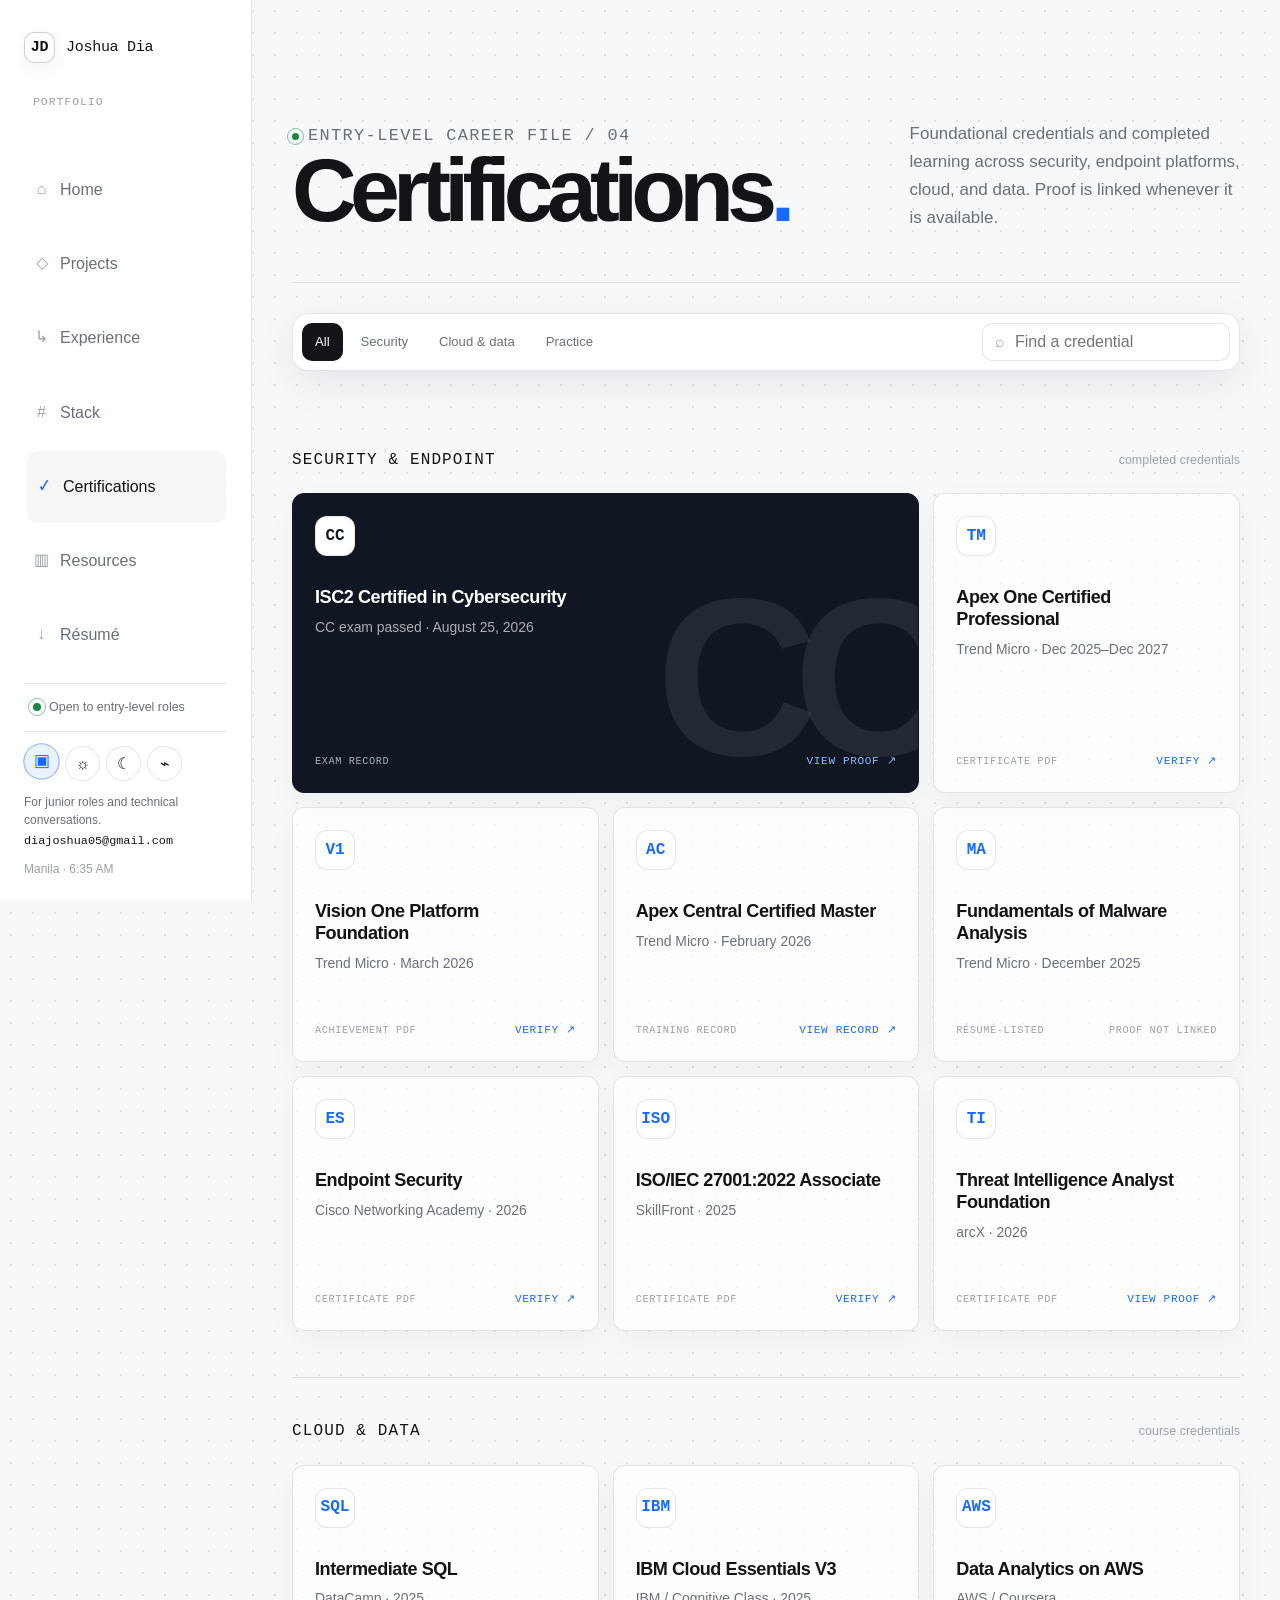
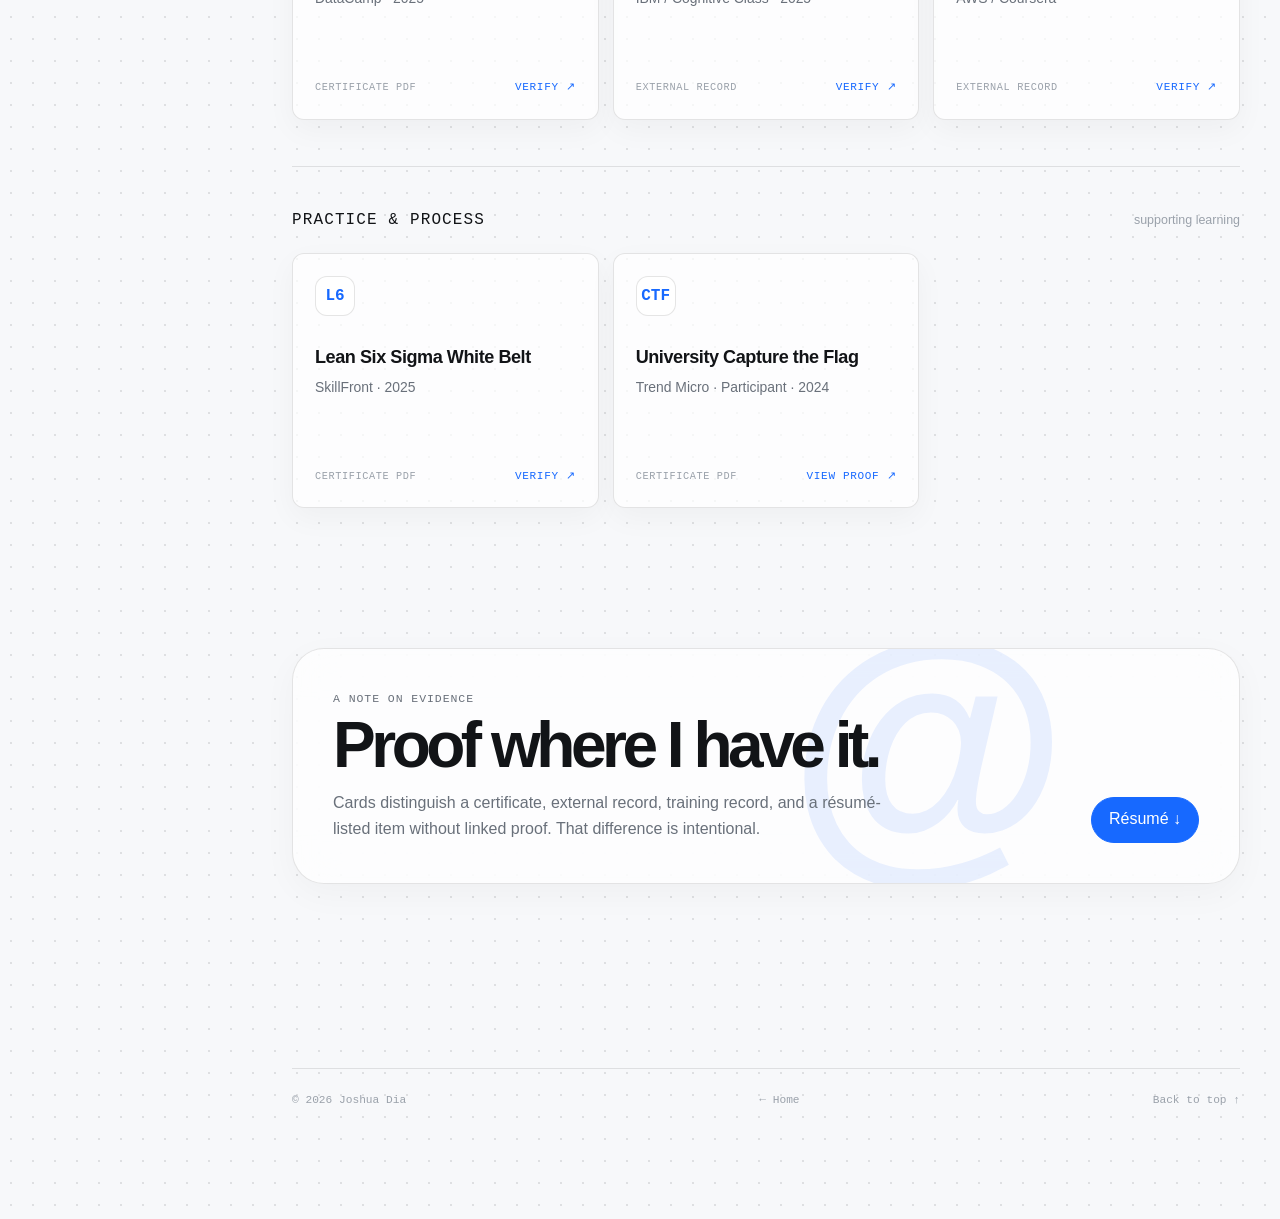
==== certifications.html @ a9e833ad "Initial commit" ====
<!doctype html>
<html lang="en">
<head>
  <meta charset="utf-8">
  <meta name="viewport" content="width=device-width, initial-scale=1">
  <meta name="description" content="Joshua Dia’s cybersecurity, endpoint, cloud, data, and practice credentials with available proof links.">
  <meta name="theme-color" content="#f7f8fa">
  <title>Certifications — Joshua Dia</title>
  <link rel="icon" type="image/svg+xml" href="favicon.svg">
  <link rel="apple-touch-icon" href="apple-touch-icon.png">
  <script>try{const m=localStorage.getItem('jd-theme-mode')||'system';if(m==='dark'||(m==='system'&&matchMedia('(prefers-color-scheme: dark)').matches))document.documentElement.dataset.theme='dark'}catch(e){}</script>
  <link rel="stylesheet" href="styles.css?v=20260904.3">
  <script src="app.js?v=20260904.3" defer></script>
</head>
<body data-page="certifications">
  <a class="skip-link" href="#content">Skip to content</a>
  <div class="page-progress" aria-hidden="true"><span data-page-progress></span></div>
  <div class="pointer-aura" aria-hidden="true"></div>
  <site-rail page="certifications"></site-rail>

  <main class="site-main" id="content">
    <div class="page-shell">
      <header class="page-heading reveal">
        <div><p class="eyebrow"><span class="status-dot" aria-hidden="true"></span>Entry-level career file / 04</p><h1>Certifications<span class="page-title-mark">.</span></h1></div>
        <p>Foundational credentials and completed learning across security, endpoint platforms, cloud, and data. Proof is linked whenever it is available.</p>
      </header>

      <div class="page-toolbar reveal" aria-label="Certification controls">
        <div class="filter-group" role="group" aria-label="Filter certifications">
          <button class="filter-button is-active" type="button" data-cert-filter="all">All</button>
          <button class="filter-button" type="button" data-cert-filter="security">Security</button>
          <button class="filter-button" type="button" data-cert-filter="data">Cloud &amp; data</button>
          <button class="filter-button" type="button" data-cert-filter="practice">Practice</button>
        </div>
        <label class="search-box"><span aria-hidden="true">⌕</span><span class="sr-only">Search certifications</span><input type="search" data-cert-search placeholder="Find a credential" autocomplete="off"></label>
      </div>

      <section class="cert-group" data-cert-group aria-labelledby="security-group">
        <div class="cert-group-title reveal"><h2 id="security-group">Security &amp; endpoint</h2><span>completed credentials</span></div>
        <div class="cert-grid">
          <article class="cert-card featured reveal" id="isc2-cc" data-cert-card data-category="security" data-search="isc2 certified in cybersecurity cc exam passed august 2026 security">
            <span class="credential-logo">CC</span>
            <h3>ISC2 Certified in Cybersecurity</h3>
            <p>CC exam passed · August 25, 2026</p>
            <footer><span class="proof-state">Exam record</span><button type="button" data-open-proof>View proof ↗</button></footer>
          </article>

          <article class="cert-card reveal" data-cert-card data-category="security" data-search="apex one certified professional trend micro endpoint 2025 2027">
            <span class="credential-logo">TM</span><h3>Apex One Certified Professional</h3><p>Trend Micro · Dec 2025–Dec 2027</p>
            <footer><span class="proof-state">Certificate PDF</span><a href="assets/certificates/apex-one-certified-professional.pdf" target="_blank" rel="noopener">Verify ↗</a></footer>
          </article>

          <article class="cert-card reveal" data-cert-card data-category="security" data-search="vision one platform foundation trend micro xdr security 2026">
            <span class="credential-logo">V1</span><h3>Vision One Platform Foundation</h3><p>Trend Micro · March 2026</p>
            <footer><span class="proof-state">Achievement PDF</span><a href="assets/certificates/vision-one-platform-foundation.pdf" target="_blank" rel="noopener">Verify ↗</a></footer>
          </article>

          <article class="cert-card reveal" data-cert-card data-category="security" data-search="apex central certified master trend micro 2026 training">
            <span class="credential-logo">AC</span><h3>Apex Central Certified Master</h3><p>Trend Micro · February 2026</p>
            <footer><span class="proof-state">Training record</span><a href="assets/certificates/apex-central-training-record.pdf" target="_blank" rel="noopener">View record ↗</a></footer>
          </article>

          <article class="cert-card reveal" data-cert-card data-category="security" data-search="fundamentals malware analysis trend micro december 2025">
            <span class="credential-logo">MA</span><h3>Fundamentals of Malware Analysis</h3><p>Trend Micro · December 2025</p>
            <footer><span class="proof-state">Résumé-listed</span><span class="proof-state">Proof not linked</span></footer>
          </article>

          <article class="cert-card reveal" data-cert-card data-category="security" data-search="endpoint security cisco networking academy 2026">
            <span class="credential-logo">ES</span><h3>Endpoint Security</h3><p>Cisco Networking Academy · 2026</p>
            <footer><span class="proof-state">Certificate PDF</span><a href="assets/certificates/endpoint-security-cisco.pdf" target="_blank" rel="noopener">Verify ↗</a></footer>
          </article>

          <article class="cert-card reveal" data-cert-card data-category="security" data-search="iso iec 27001 2022 information security associate skillfront 2025">
            <span class="credential-logo">ISO</span><h3>ISO/IEC 27001:2022 Associate</h3><p>SkillFront · 2025</p>
            <footer><span class="proof-state">Certificate PDF</span><a href="assets/certificates/iso-27001-associate-skillfront.pdf" target="_blank" rel="noopener">Verify ↗</a></footer>
          </article>

          <article class="cert-card reveal" data-cert-card data-category="security" data-search="threat intelligence analyst foundation arcx 2026">
            <span class="credential-logo">TI</span><h3>Threat Intelligence Analyst Foundation</h3><p>arcX · 2026</p>
            <footer><span class="proof-state">Certificate PDF</span><a href="assets/certificates/threat-intelligence-analyst-foundation.pdf" target="_blank" rel="noopener">View proof ↗</a></footer>
          </article>
        </div>
      </section>

      <section class="cert-group" data-cert-group aria-labelledby="data-group">
        <div class="cert-group-title reveal"><h2 id="data-group">Cloud &amp; data</h2><span>course credentials</span></div>
        <div class="cert-grid">
          <article class="cert-card reveal" data-cert-card data-category="data" data-search="intermediate sql datacamp data 2025">
            <span class="credential-logo">SQL</span><h3>Intermediate SQL</h3><p>DataCamp · 2025</p>
            <footer><span class="proof-state">Certificate PDF</span><a href="assets/certificates/intermediate-sql-datacamp.pdf" target="_blank" rel="noopener">Verify ↗</a></footer>
          </article>

          <article class="cert-card reveal" data-cert-card data-category="data" data-search="ibm cloud essentials v3 cognitive class 2025">
            <span class="credential-logo">IBM</span><h3>IBM Cloud Essentials V3</h3><p>IBM / Cognitive Class · 2025</p>
            <footer><span class="proof-state">External record</span><a href="https://courses.cognitiveclass.ai/certificates/8cbb07f6b1794ca5b2fe99677e1b2f5f" target="_blank" rel="noopener">Verify ↗</a></footer>
          </article>

          <article class="cert-card reveal" data-cert-card data-category="data" data-search="data analytics on aws coursera cloud">
            <span class="credential-logo">AWS</span><h3>Data Analytics on AWS</h3><p>AWS / Coursera</p>
            <footer><span class="proof-state">External record</span><a href="https://coursera.org/verify/SVXM97I0PYIB" target="_blank" rel="noopener">Verify ↗</a></footer>
          </article>
        </div>
      </section>

      <section class="cert-group" data-cert-group aria-labelledby="practice-group">
        <div class="cert-group-title reveal"><h2 id="practice-group">Practice &amp; process</h2><span>supporting learning</span></div>
        <div class="cert-grid">
          <article class="cert-card reveal" data-cert-card data-category="practice" data-search="lean six sigma white belt skillfront 2025 process">
            <span class="credential-logo">L6</span><h3>Lean Six Sigma White Belt</h3><p>SkillFront · 2025</p>
            <footer><span class="proof-state">Certificate PDF</span><a href="assets/certificates/lean-six-sigma-white-belt.pdf" target="_blank" rel="noopener">Verify ↗</a></footer>
          </article>

          <article class="cert-card reveal" data-cert-card data-category="practice" data-search="trend micro university capture the flag ctf 2024 participant">
            <span class="credential-logo">CTF</span><h3>University Capture the Flag</h3><p>Trend Micro · Participant · 2024</p>
            <footer><span class="proof-state">Certificate PDF</span><a href="assets/certificates/trend-micro-university-ctf.pdf" target="_blank" rel="noopener">View proof ↗</a></footer>
          </article>
        </div>
      </section>

      <p class="empty-results" data-cert-empty hidden>No matching credential. Try a broader term or another category.</p>

      <section class="section-block" aria-labelledby="credential-note">
        <div class="contact-panel reveal">
          <div><p class="small-label">A note on evidence</p><h2 id="credential-note">Proof where I have it.</h2><p>Cards distinguish a certificate, external record, training record, and a résumé-listed item without linked proof. That difference is intentional.</p></div>
          <a class="button button-primary" href="assets/resume/RESUME_JD_SEPT_2026.pdf" download="RESUME_JD_SEPT_2026.pdf">Résumé ↓</a>
        </div>
      </section>

      <footer class="site-footer"><span>© <span data-year></span> Joshua Dia</span><a href="index.html">← Home</a><a href="#content">Back to top ↑</a></footer>
    </div>
  </main>

  <dialog id="proof-dialog" aria-labelledby="proof-title">
    <div class="dialog-body">
      <div class="dialog-top"><p class="small-label">ISC2 / examination record</p><button class="dialog-close" type="button" data-close-dialog aria-label="Close">×</button></div>
      <h2 class="dialog-heading" id="proof-title">Certified in Cybersecurity (CC)</h2>
      <p class="dialog-copy">Joshua passed the CC exam on August 25, 2026. The image below is the available supporting examination record.</p>
      <img class="proof-image" src="assets/proofs/isc2-cc-exam-pass.png" alt="ISC2 course and exam record showing CC Exam passed on August 25, 2026" width="1029" height="297">
    </div>
  </dialog>
</body>
</html>
---- styles.css ----
:root {
  color-scheme: light;
  --paper: #f7f8fa;
  --paper-solid: #ffffff;
  --ink: #121417;
  --muted: #69707a;
  --faint: #9aa1aa;
  --line: rgba(18, 20, 23, 0.11);
  --line-strong: rgba(18, 20, 23, 0.2);
  --glass: rgba(255, 255, 255, 0.7);
  --glass-heavy: rgba(255, 255, 255, 0.9);
  --soft: rgba(18, 20, 23, 0.035);
  --accent: #1769ff;
  --accent-soft: rgba(23, 105, 255, 0.09);
  --good: #168649;
  --shadow: 0 22px 70px rgba(15, 18, 22, 0.09);
  --rail: 252px;
  --content: 980px;
  --radius-sm: 12px;
  --radius: 22px;
  --radius-lg: 32px;
  --ease: cubic-bezier(.2, .8, .2, 1);
  --theme-x: 32px;
  --theme-y: calc(100vh - 100px);
}

html[data-theme="dark"] {
  color-scheme: dark;
  --paper: #090b0e;
  --paper-solid: #0e1115;
  --ink: #f4f6f8;
  --muted: #9da5af;
  --faint: #6c747f;
  --line: rgba(255, 255, 255, 0.1);
  --line-strong: rgba(255, 255, 255, 0.19);
  --glass: rgba(14, 17, 21, 0.72);
  --glass-heavy: rgba(14, 17, 21, 0.92);
  --soft: rgba(255, 255, 255, 0.045);
  --accent: #66a3ff;
  --accent-soft: rgba(102, 163, 255, 0.12);
  --good: #5dd78f;
  --shadow: 0 24px 80px rgba(0, 0, 0, 0.42);
}

@view-transition { navigation: auto; }

::view-transition-old(root) {
  animation: page-out 180ms ease both;
}

::view-transition-new(root) {
  animation: page-in 420ms var(--ease) both;
}

html.theme-transitioning::view-transition-old(root),
html.theme-transitioning::view-transition-new(root) {
  animation: none;
  mix-blend-mode: normal;
}

html.theme-transitioning::view-transition-new(root) {
  z-index: 9999;
  animation: theme-reveal 680ms var(--ease) both;
}

@keyframes page-out {
  to { opacity: 0; transform: translateY(-8px) scale(.995); }
}

@keyframes page-in {
  from { opacity: 0; transform: translateY(12px); }
}

@keyframes theme-reveal {
  from { clip-path: circle(0 at var(--theme-x) var(--theme-y)); }
  to { clip-path: circle(150vmax at var(--theme-x) var(--theme-y)); }
}

* { box-sizing: border-box; }

site-rail { display: contents; }

html {
  scroll-behavior: smooth;
  background: var(--paper);
  text-rendering: optimizeLegibility;
}

body {
  margin: 0;
  min-width: 320px;
  background:
    radial-gradient(circle, var(--line) 1px, transparent 1.2px) 0 0 / 22px 22px,
    var(--paper);
  color: var(--ink);
  font-family: -apple-system, BlinkMacSystemFont, "Segoe UI", Helvetica, Arial, sans-serif;
  font-size: 16px;
  line-height: 1.65;
  transition: color 250ms ease, background-color 250ms ease;
}

body::before {
  content: "";
  position: fixed;
  inset: 0;
  z-index: -1;
  pointer-events: none;
  background: var(--paper);
  mask-image: linear-gradient(to bottom, transparent 0, #000 10%, #000 88%, transparent 100%);
  opacity: .9;
}

body.is-locked { overflow: hidden; }

a { color: inherit; text-decoration: none; }
button, input { font: inherit; }
button { color: inherit; }
img { display: block; max-width: 100%; }
::selection { color: white; background: var(--accent); }

.skip-link {
  position: fixed;
  left: 16px;
  top: 12px;
  z-index: 10000;
  padding: 10px 14px;
  border-radius: 10px;
  background: var(--ink);
  color: var(--paper);
  transform: translateY(-150%);
  transition: transform 180ms ease;
}

.skip-link:focus { transform: translateY(0); }

.page-progress {
  position: fixed;
  inset: 0 0 auto var(--rail);
  z-index: 1200;
  height: 2px;
  background: transparent;
  pointer-events: none;
}

.page-progress span {
  display: block;
  width: 100%;
  height: 100%;
  transform: scaleX(0);
  transform-origin: left;
  background: var(--accent);
  transition: transform 80ms linear;
}

.pointer-aura {
  --x: 50vw;
  --y: 50vh;
  position: fixed;
  z-index: 9000;
  left: var(--x);
  top: var(--y);
  width: 120px;
  height: 120px;
  border-radius: 50%;
  pointer-events: none;
  transform: translate(-50%, -50%);
  background: rgba(23, 105, 255, .08);
  filter: blur(28px);
  opacity: 0;
  transition: opacity 240ms ease;
}

body.has-pointer .pointer-aura { opacity: 1; }

.site-rail {
  position: fixed;
  inset: 0 auto 0 0;
  z-index: 1000;
  width: var(--rail);
  display: flex;
  flex-direction: column;
  padding: 28px 24px 22px;
  border-right: 1px solid var(--line);
  background: var(--glass-heavy);
  backdrop-filter: blur(28px) saturate(135%);
  -webkit-backdrop-filter: blur(28px) saturate(135%);
}

.rail-brand {
  display: flex;
  align-items: center;
  gap: 11px;
  min-height: 38px;
  margin-bottom: 26px;
  font-family: ui-monospace, SFMono-Regular, Menlo, Monaco, Consolas, monospace;
  font-size: .94rem;
  letter-spacing: -.02em;
}

.rail-brand-mark {
  display: grid;
  place-items: center;
  width: 31px;
  height: 31px;
  border: 1px solid var(--line-strong);
  border-radius: 10px;
  background: var(--paper-solid);
  box-shadow: 0 7px 18px rgba(0, 0, 0, .05);
  font-weight: 700;
  transition: transform 350ms var(--ease), border-radius 350ms var(--ease);
}

.rail-brand:hover .rail-brand-mark {
  transform: rotate(-7deg) scale(1.06);
  border-radius: 50%;
}

.rail-nav {
  display: grid;
  flex: 1;
  min-height: 0;
  gap: 11px;
  padding-right: 4px;
  overflow-y: auto;
  overscroll-behavior: contain;
  scrollbar-width: thin;
  scrollbar-color: var(--line-strong) transparent;
}

.rail-group {
  display: grid;
  gap: 2px;
  padding-bottom: 11px;
  border-bottom: 1px solid var(--line);
}

.rail-group:last-child { border-bottom: 0; }

.rail-group-label,
.mono-label,
.eyebrow,
.section-index,
.small-label,
.meta,
.tag,
.credential-kicker,
.note-date,
.timeline-date,
.stat-label {
  font-family: ui-monospace, SFMono-Regular, Menlo, Monaco, Consolas, monospace;
  text-transform: uppercase;
  letter-spacing: .08em;
  font-size: .72rem;
}

.rail-group-label {
  margin: 0 0 7px 9px;
  color: var(--faint);
}

.rail-link {
  position: relative;
  display: flex;
  align-items: center;
  gap: 10px;
  width: 100%;
  min-height: 36px;
  padding: 6px 9px;
  border: 0;
  border-radius: 10px;
  background: transparent;
  color: var(--muted);
  text-align: left;
  cursor: pointer;
  transition: color 180ms ease, background 180ms ease, transform 280ms var(--ease);
}

.rail-link:hover,
.rail-link[aria-current="page"] {
  color: var(--ink);
  background: var(--soft);
  transform: translateX(3px);
}

.rail-link[aria-current="page"]::before {
  content: "";
  position: absolute;
  left: -24px;
  width: 3px;
  height: 18px;
  border-radius: 0 6px 6px 0;
  background: var(--accent);
  box-shadow: 0 0 16px var(--accent);
}

.rail-icon {
  width: 17px;
  color: var(--faint);
  font-family: ui-monospace, SFMono-Regular, Menlo, monospace;
  text-align: center;
  transition: transform 250ms var(--ease), color 180ms ease;
}

.rail-link:hover .rail-icon,
.rail-link[aria-current="page"] .rail-icon {
  color: var(--accent);
  transform: rotate(-6deg) scale(1.08);
}

.rail-spacer { display: none; }

.rail-status {
  padding: 13px 9px 14px;
  border-top: 1px solid var(--line);
  border-bottom: 1px solid var(--line);
}

.availability-line {
  display: flex;
  align-items: center;
  gap: 8px;
  margin: 0;
  color: var(--muted);
  font-size: .78rem;
}

.status-dot {
  position: relative;
  width: 8px;
  height: 8px;
  flex: 0 0 auto;
  border-radius: 50%;
  background: var(--good);
}

.status-dot::after {
  content: "";
  position: absolute;
  inset: -5px;
  border: 1px solid var(--good);
  border-radius: inherit;
  opacity: .5;
  animation: status-pulse 2.3s ease-out infinite;
}

@keyframes status-pulse {
  70%, 100% { transform: scale(1.8); opacity: 0; }
}

.rail-utility-row {
  display: flex;
  gap: 6px;
  padding: 14px 0 12px;
}

.utility-button {
  display: grid;
  width: 35px;
  height: 35px;
  place-items: center;
  border: 1px solid var(--line);
  border-radius: 999px;
  background: var(--glass);
  cursor: pointer;
  transition: transform 220ms var(--ease), background 180ms ease, color 180ms ease, border-color 180ms ease;
}

.utility-button:hover,
.utility-button.is-active {
  color: var(--accent);
  border-color: color-mix(in srgb, var(--accent), transparent 55%);
  background: var(--accent-soft);
  transform: translateY(-2px) scale(1.04);
}

.rail-contact {
  display: grid;
  gap: 4px;
  color: var(--muted);
  font-size: .75rem;
  line-height: 1.5;
}

.rail-contact a {
  color: var(--ink);
  font-family: ui-monospace, SFMono-Regular, Menlo, monospace;
  font-size: .74rem;
  overflow: hidden;
  text-overflow: ellipsis;
}

.rail-clock { margin-top: 5px; color: var(--faint); }

.mobile-bar,
.mobile-scrim { display: none; }

.site-main {
  min-height: 100vh;
  margin-left: var(--rail);
  opacity: 0;
  transform: translateY(8px);
  transition: opacity 480ms ease, transform 700ms var(--ease);
}

body.is-ready .site-main { opacity: 1; transform: none; }

.page-shell {
  width: min(var(--content), calc(100% - 80px));
  margin: 0 auto;
  padding: 74px 0 110px;
}

.hero {
  min-height: 690px;
  display: grid;
  grid-template-columns: minmax(280px, .86fr) minmax(360px, 1.14fr);
  align-items: center;
  gap: 42px;
  padding: 54px 0 68px;
}

.portrait-stage {
  position: relative;
  min-height: 450px;
  display: grid;
  align-items: end;
  overflow: hidden;
  border: 1px solid var(--line);
  border-radius: var(--radius-lg);
  background: var(--paper-solid);
  box-shadow: var(--shadow);
  isolation: isolate;
  transform-style: preserve-3d;
}

.portrait-stage::before {
  content: "";
  position: absolute;
  inset: 0;
  z-index: 1;
  pointer-events: none;
  background: radial-gradient(circle, rgba(18,20,23,.22) 1px, transparent 1.2px) 0 0 / 7px 7px;
  mix-blend-mode: soft-light;
  opacity: .36;
}

.portrait-stage::after {
  content: "JD / 2026";
  position: absolute;
  right: 18px;
  bottom: 15px;
  z-index: 3;
  color: rgba(255,255,255,.82);
  font-family: ui-monospace, SFMono-Regular, Menlo, monospace;
  font-size: .67rem;
  letter-spacing: .1em;
}

.portrait-stage img {
  width: 100%;
  height: 100%;
  min-height: 450px;
  object-fit: cover;
  object-position: 50% 28%;
  filter: grayscale(1) contrast(1.08);
  transition: filter 500ms ease, transform 750ms var(--ease);
}

.portrait-stage:hover img { filter: grayscale(.15) contrast(1.02); transform: scale(1.025); }

.portrait-badge {
  position: absolute;
  z-index: 4;
  left: 16px;
  top: 16px;
  display: flex;
  align-items: center;
  gap: 8px;
  padding: 8px 12px;
  border: 1px solid rgba(255,255,255,.35);
  border-radius: 999px;
  background: rgba(14, 17, 21, .7);
  color: white;
  backdrop-filter: blur(12px);
  font-family: ui-monospace, SFMono-Regular, Menlo, monospace;
  font-size: .68rem;
  letter-spacing: .05em;
}

.hero-copy { align-self: center; }

.eyebrow {
  display: flex;
  align-items: center;
  gap: 9px;
  margin: 0 0 22px;
  color: var(--muted);
}

.eyebrow .status-dot { width: 7px; height: 7px; }

.hero h1,
.page-heading h1 {
  margin: 0;
  font-size: clamp(3.8rem, 7vw, 6.8rem);
  font-weight: 560;
  line-height: .91;
  letter-spacing: -.075em;
}

.hero h1 em {
  color: var(--accent);
  font-family: Georgia, "Times New Roman", serif;
  font-weight: 400;
}

.hero-intro {
  max-width: 620px;
  margin: 28px 0 0;
  color: var(--muted);
  font-size: clamp(1.02rem, 1.45vw, 1.24rem);
  line-height: 1.72;
}

.hero-intro strong { color: var(--ink); font-weight: 620; }

.hero-actions,
.card-actions,
.contact-actions {
  display: flex;
  flex-wrap: wrap;
  align-items: center;
  gap: 10px;
  margin-top: 30px;
}

.button,
.text-button {
  position: relative;
  display: inline-flex;
  align-items: center;
  justify-content: center;
  gap: 10px;
  min-height: 46px;
  padding: 0 17px;
  border: 1px solid var(--line-strong);
  border-radius: 999px;
  background: var(--glass);
  color: var(--ink);
  overflow: hidden;
  cursor: pointer;
  backdrop-filter: blur(16px);
  transition: transform 280ms var(--ease), border-color 180ms ease, color 180ms ease, background 180ms ease, box-shadow 280ms ease;
}

.button::after {
  content: "";
  position: absolute;
  width: 16px;
  height: 100px;
  top: -28px;
  left: -45px;
  transform: rotate(22deg);
  background: rgba(255,255,255,.5);
  filter: blur(2px);
  transition: left 560ms var(--ease);
}

.button:hover::after { left: calc(100% + 25px); }

.button:hover,
.text-button:hover {
  transform: translateY(-3px);
  border-color: color-mix(in srgb, var(--accent), transparent 45%);
  box-shadow: 0 12px 30px rgba(23, 105, 255, .14);
}

.button-primary {
  border-color: var(--accent);
  background: var(--accent);
  color: white;
}

.button-primary:hover { border-color: var(--accent); color: white; }

.button-quiet { background: transparent; }

.text-button {
  min-height: auto;
  padding: 0;
  border: 0;
  border-radius: 0;
  background: transparent;
  color: var(--accent);
  backdrop-filter: none;
}

.hero-links {
  display: flex;
  flex-wrap: wrap;
  gap: 18px;
  margin-top: 25px;
  color: var(--muted);
  font-family: ui-monospace, SFMono-Regular, Menlo, monospace;
  font-size: .76rem;
}

.hero-links a { transition: color 180ms ease, transform 240ms var(--ease); }
.hero-links a:hover { color: var(--accent); transform: translateY(-2px); }

.stat-strip {
  grid-column: 1 / -1;
  display: grid;
  grid-template-columns: repeat(4, 1fr);
  margin-top: 7px;
  border-top: 1px solid var(--line);
  border-bottom: 1px solid var(--line);
  background: var(--glass);
  backdrop-filter: blur(16px);
}

.stat {
  min-height: 122px;
  display: grid;
  align-content: center;
  gap: 5px;
  padding: 20px 25px;
  border-right: 1px solid var(--line);
  transition: background 220ms ease, transform 300ms var(--ease);
}

.stat:last-child { border-right: 0; }
.stat:hover { background: var(--accent-soft); transform: translateY(-4px); }
.stat strong { font-size: 1.35rem; font-weight: 560; letter-spacing: -.04em; }
.stat-label { color: var(--faint); }

.ticker {
  position: relative;
  width: 100%;
  overflow: hidden;
  border-top: 1px solid var(--line);
  border-bottom: 1px solid var(--line);
  background: var(--paper-solid);
}

.ticker-track {
  display: flex;
  width: max-content;
  gap: 34px;
  padding: 14px 0;
  animation: ticker 28s linear infinite;
  font-family: ui-monospace, SFMono-Regular, Menlo, monospace;
  font-size: .73rem;
  text-transform: uppercase;
  letter-spacing: .09em;
}

.ticker-track span::after { content: "✦"; margin-left: 34px; color: var(--accent); }
.ticker:hover .ticker-track { animation-play-state: paused; }

@keyframes ticker { to { transform: translateX(-50%); } }

.section-block { padding: 94px 0; }

.section-topline {
  display: flex;
  align-items: center;
  justify-content: space-between;
  gap: 18px;
  min-height: 45px;
  padding-bottom: 15px;
  border-bottom: 1px solid var(--line);
}

.section-index { color: var(--faint); }
.section-link { color: var(--muted); font-family: ui-monospace, SFMono-Regular, Menlo, monospace; font-size: .72rem; text-transform: uppercase; letter-spacing: .06em; }
.section-link:hover { color: var(--accent); }

.section-intro {
  display: grid;
  grid-template-columns: 1fr minmax(280px, .62fr);
  gap: 48px;
  align-items: end;
  margin: 38px 0 36px;
}

.section-intro h2,
.panel-heading,
.dialog-heading {
  margin: 0;
  font-size: clamp(2rem, 4vw, 3.5rem);
  font-weight: 560;
  line-height: 1.04;
  letter-spacing: -.055em;
}

.section-intro p { margin: 0; color: var(--muted); }

.row-list { border-top: 1px solid var(--line); }

.row-link {
  position: relative;
  display: grid;
  grid-template-columns: 110px 1fr auto;
  gap: 24px;
  align-items: center;
  min-height: 88px;
  padding: 18px 4px;
  border-bottom: 1px solid var(--line);
  overflow: hidden;
}

.row-link::before {
  content: "";
  position: absolute;
  inset: 0;
  z-index: -1;
  background: var(--accent-soft);
  transform: translateX(-101%);
  transition: transform 430ms var(--ease);
}

.row-link:hover::before { transform: translateX(0); }
.row-link .meta { color: var(--faint); }
.row-link h3 { margin: 0; font-size: 1rem; font-weight: 610; letter-spacing: -.015em; }
.row-link p { margin: 4px 0 0; color: var(--muted); font-size: .88rem; white-space: nowrap; overflow: hidden; text-overflow: ellipsis; }
.row-link .arrow { color: var(--faint); transition: transform 300ms var(--ease), color 180ms ease; }
.row-link:hover .arrow { color: var(--accent); transform: translate(4px, -3px); }

.project-preview-grid,
.credential-preview-grid,
.fact-grid {
  display: grid;
  grid-template-columns: repeat(3, 1fr);
  gap: 14px;
}

.glass-card,
.project-card,
.credential-card,
.fact-card,
.stack-group,
.contact-panel,
.note-card,
.timeline-card,
.case-card {
  border: 1px solid var(--line);
  background: var(--glass);
  backdrop-filter: blur(20px) saturate(125%);
  -webkit-backdrop-filter: blur(20px) saturate(125%);
  box-shadow: 0 10px 35px rgba(15, 18, 22, .035);
}

.tilt { transform: perspective(900px) rotateX(var(--rx, 0deg)) rotateY(var(--ry, 0deg)) translateY(var(--lift, 0)); transform-style: preserve-3d; transition: transform 360ms var(--ease), box-shadow 300ms ease, border-color 200ms ease; }
.tilt:hover { --lift: -6px; border-color: var(--line-strong); box-shadow: var(--shadow); }

.project-card {
  min-height: 310px;
  display: flex;
  flex-direction: column;
  padding: 24px;
  border-radius: var(--radius);
  overflow: hidden;
}

.project-card:first-child { grid-column: span 2; }

.card-number {
  display: inline-flex;
  align-items: center;
  justify-content: center;
  width: 36px;
  height: 36px;
  border: 1px solid var(--line);
  border-radius: 11px;
  background: var(--paper-solid);
  color: var(--accent);
  font-family: ui-monospace, SFMono-Regular, Menlo, monospace;
  font-size: .72rem;
}

.project-card h3,
.credential-card h3,
.note-card h2,
.case-card h2 {
  margin: 44px 0 9px;
  font-size: 1.55rem;
  font-weight: 590;
  line-height: 1.1;
  letter-spacing: -.04em;
}

.project-card p,
.credential-card p,
.note-card p,
.case-card p { margin: 0; color: var(--muted); }

.project-card footer,
.credential-card footer,
.note-card footer,
.case-card footer {
  display: flex;
  justify-content: space-between;
  align-items: center;
  gap: 15px;
  margin-top: auto;
  padding-top: 28px;
}

.case-card footer .card-actions { margin-top: 0; }

.tag-row,
.tag-cloud { display: flex; flex-wrap: wrap; gap: 7px; }

.tag {
  display: inline-flex;
  align-items: center;
  min-height: 28px;
  padding: 4px 9px;
  border: 1px solid var(--line);
  border-radius: 8px;
  background: var(--paper-solid);
  color: var(--muted);
  text-transform: none;
  letter-spacing: .01em;
}

.credential-card {
  min-height: 235px;
  display: flex;
  flex-direction: column;
  padding: 23px;
  border-radius: var(--radius-sm);
}

.credential-card:nth-child(2) { transform: rotate(.7deg); }
.credential-card:nth-child(3) { transform: rotate(-.55deg); }
.credential-card.tilt:hover { transform: perspective(900px) rotateX(var(--rx, 0deg)) rotateY(var(--ry, 0deg)) translateY(-7px) rotate(0); }
.credential-card h3 { margin-top: 35px; font-size: 1.15rem; }
.credential-kicker { color: var(--faint); }
.credential-logo {
  display: grid;
  width: 40px;
  height: 40px;
  place-items: center;
  margin-top: 18px;
  border: 1px solid var(--line);
  border-radius: 12px;
  background: var(--paper-solid);
  color: var(--accent);
  font-family: ui-monospace, SFMono-Regular, Menlo, monospace;
  font-weight: 700;
}

.credential-card footer a,
.credential-card footer button,
.note-card footer button,
.project-card footer a,
.project-card footer button,
.case-card footer button {
  padding: 0;
  border: 0;
  background: transparent;
  color: var(--accent);
  cursor: pointer;
  font-family: ui-monospace, SFMono-Regular, Menlo, monospace;
  font-size: .72rem;
  text-transform: uppercase;
  letter-spacing: .06em;
}

.experience-list { border-top: 1px solid var(--line); }

.experience-row {
  display: grid;
  grid-template-columns: 110px minmax(220px, .75fr) 1fr;
  gap: 26px;
  align-items: start;
  padding: 23px 4px;
  border-bottom: 1px solid var(--line);
}

.experience-row .meta { color: var(--faint); }
.experience-row strong { font-weight: 610; }
.experience-row p { margin: 0; color: var(--muted); }

.stack-preview {
  display: grid;
  grid-template-columns: minmax(180px, .4fr) 1fr;
  gap: 30px;
  padding: 30px;
  border: 1px solid var(--line);
  border-radius: var(--radius);
  background: var(--glass);
  backdrop-filter: blur(20px);
}

.stack-preview h3 { margin: 0; font-size: 1.2rem; font-weight: 590; }

.facts-row {
  display: grid;
  grid-template-columns: repeat(4, 1fr);
  border-top: 1px solid var(--line);
  border-bottom: 1px solid var(--line);
}

.fact-cell {
  position: relative;
  min-height: 190px;
  padding: 22px;
  border-right: 1px solid var(--line);
  overflow: hidden;
  background: var(--glass);
}

.fact-cell:last-child { border-right: 0; }
.fact-cell::after { content: attr(data-index); position: absolute; right: -4px; bottom: -27px; color: var(--soft); font-size: 6.2rem; font-weight: 700; letter-spacing: -.09em; }
.fact-cell strong { display: block; margin: 32px 0 8px; font-size: 1.02rem; }
.fact-cell p { position: relative; z-index: 1; margin: 0; color: var(--muted); font-size: .86rem; }

.contact-panel {
  position: relative;
  overflow: hidden;
  display: grid;
  grid-template-columns: 1fr auto;
  gap: 36px;
  align-items: end;
  padding: 40px;
  border-radius: var(--radius-lg);
}

.contact-panel::after {
  content: "@";
  position: absolute;
  right: 18%;
  bottom: -100px;
  z-index: -1;
  color: var(--accent-soft);
  font-size: 18rem;
  font-weight: 700;
}

.contact-panel h2 { margin: 7px 0 14px; font-size: clamp(2.5rem, 5vw, 5rem); line-height: .95; letter-spacing: -.07em; }
.contact-panel p { max-width: 570px; margin: 0; color: var(--muted); }

.site-footer {
  display: flex;
  justify-content: space-between;
  gap: 20px;
  padding-top: 22px;
  margin-top: 90px;
  border-top: 1px solid var(--line);
  color: var(--faint);
  font-family: ui-monospace, SFMono-Regular, Menlo, monospace;
  font-size: .7rem;
}

.site-footer a:hover { color: var(--accent); }

.page-heading {
  display: grid;
  grid-template-columns: 1fr minmax(250px, .58fr);
  gap: 48px;
  align-items: end;
  padding: 46px 0 50px;
  border-bottom: 1px solid var(--line);
}

.page-heading h1 { font-size: clamp(3.4rem, 7vw, 6rem); }
.page-heading p { margin: 0; color: var(--muted); font-size: 1.06rem; }

.page-title-mark { color: var(--accent); }

.page-toolbar {
  position: sticky;
  top: 14px;
  z-index: 60;
  display: flex;
  justify-content: space-between;
  gap: 14px;
  margin: 30px 0 36px;
  padding: 9px;
  border: 1px solid var(--line);
  border-radius: 16px;
  background: var(--glass-heavy);
  backdrop-filter: blur(22px) saturate(140%);
  box-shadow: 0 12px 38px rgba(15,18,22,.08);
}

.filter-group { display: flex; flex-wrap: wrap; gap: 5px; }

.filter-button {
  min-height: 38px;
  padding: 0 13px;
  border: 0;
  border-radius: 10px;
  background: transparent;
  color: var(--muted);
  cursor: pointer;
  font-size: .82rem;
  transition: background 180ms ease, color 180ms ease, transform 220ms var(--ease);
}

.filter-button:hover { color: var(--ink); transform: translateY(-1px); }
.filter-button.is-active { color: white; background: var(--ink); }

.search-box {
  display: flex;
  align-items: center;
  gap: 8px;
  min-width: 230px;
  padding: 0 12px;
  border: 1px solid var(--line);
  border-radius: 10px;
  background: var(--paper-solid);
}

.search-box input {
  width: 100%;
  min-height: 36px;
  border: 0;
  outline: 0;
  background: transparent;
  color: var(--ink);
}

.search-box span { color: var(--faint); }

.cert-group { padding: 40px 0 46px; }
.cert-group + .cert-group { border-top: 1px solid var(--line); }
.cert-group-title { display: flex; justify-content: space-between; gap: 20px; align-items: baseline; margin-bottom: 20px; }
.cert-group-title h2 { margin: 0; font-size: 1rem; font-family: ui-monospace, SFMono-Regular, Menlo, monospace; text-transform: uppercase; letter-spacing: .07em; font-weight: 500; }
.cert-group-title span { color: var(--faint); font-size: .78rem; }

.cert-grid { display: grid; grid-template-columns: repeat(3, 1fr); gap: 14px; }

.cert-card {
  position: relative;
  min-height: 255px;
  display: flex;
  flex-direction: column;
  padding: 22px;
  border: 1px solid var(--line);
  border-radius: var(--radius-sm);
  background: var(--glass);
  box-shadow: 0 10px 30px rgba(10,12,16,.04);
  transform: rotate(var(--angle, 0deg));
  transition: transform 360ms var(--ease), box-shadow 260ms ease, border-color 200ms ease, opacity 250ms ease;
}

.cert-card:nth-child(3n+1) { --angle: -.45deg; }
.cert-card:nth-child(3n+2) { --angle: .5deg; }
.cert-card:hover { transform: translateY(-8px) rotate(0); border-color: var(--line-strong); box-shadow: var(--shadow); }
.cert-card.is-hidden { display: none; }
.cert-card .credential-logo { margin-top: 0; }
.cert-card h3 { margin: 31px 0 7px; font-size: 1.13rem; line-height: 1.2; letter-spacing: -.025em; }
.cert-card p { margin: 0; color: var(--muted); font-size: .87rem; }
.cert-card footer { display: flex; align-items: center; justify-content: space-between; gap: 10px; margin-top: auto; padding-top: 26px; }
.cert-card footer a,
.cert-card footer button { padding: 0; border: 0; background: none; color: var(--accent); cursor: pointer; font-family: ui-monospace, SFMono-Regular, Menlo, monospace; font-size: .69rem; text-transform: uppercase; letter-spacing: .06em; }
.proof-state { color: var(--faint); font-family: ui-monospace, SFMono-Regular, Menlo, monospace; font-size: .64rem; text-transform: uppercase; letter-spacing: .06em; }

.cert-card.featured {
  grid-column: span 2;
  min-height: 300px;
  color: white;
  background: #111722;
  border-color: #111722;
  overflow: hidden;
}

.cert-card.featured::after {
  content: "CC";
  position: absolute;
  right: -12px;
  bottom: -70px;
  color: rgba(255,255,255,.08);
  font-size: 14rem;
  font-weight: 760;
  letter-spacing: -.11em;
}

.cert-card.featured p,
.cert-card.featured .proof-state { color: rgba(255,255,255,.65); }
.cert-card.featured .credential-logo { color: #111722; background: white; }
.cert-card.featured footer button { color: #8eb9ff; }

.empty-results {
  padding: 34px;
  border: 1px dashed var(--line-strong);
  border-radius: var(--radius);
  color: var(--muted);
  text-align: center;
}

.case-grid { display: grid; gap: 22px; padding: 45px 0; }

.case-card {
  position: relative;
  min-height: 400px;
  display: grid;
  grid-template-columns: minmax(240px, .42fr) 1fr;
  gap: 44px;
  padding: 34px;
  border-radius: var(--radius-lg);
  overflow: hidden;
}

.case-visual {
  position: relative;
  min-height: 310px;
  display: grid;
  place-items: center;
  border: 1px solid var(--line);
  border-radius: var(--radius);
  background: var(--paper-solid);
  overflow: hidden;
}

.case-visual::before {
  content: "";
  position: absolute;
  inset: 0;
  background: radial-gradient(circle, var(--line-strong) 1px, transparent 1.1px) 0 0 / 12px 12px;
  opacity: .55;
}

.case-glyph {
  position: relative;
  display: grid;
  width: 128px;
  height: 128px;
  place-items: center;
  border: 1px solid var(--line-strong);
  border-radius: 32px;
  background: var(--glass-heavy);
  color: var(--accent);
  box-shadow: var(--shadow);
  font-family: ui-monospace, SFMono-Regular, Menlo, monospace;
  font-size: 2.4rem;
  font-weight: 700;
  transition: transform 600ms var(--ease), border-radius 600ms var(--ease);
}

.case-card:hover .case-glyph { transform: rotate(-8deg) scale(1.06); border-radius: 50%; }
.case-copy { display: flex; flex-direction: column; }
.case-card h2 { margin-top: 12px; font-size: clamp(2rem, 4vw, 3.4rem); }
.case-card .lead { max-width: 600px; font-size: 1.03rem; }
.case-details { display: grid; grid-template-columns: repeat(2, 1fr); gap: 18px; margin-top: 27px; }
.case-details div { padding-top: 12px; border-top: 1px solid var(--line); }
.case-details strong { display: block; margin-bottom: 5px; font-size: .84rem; }
.case-details p { font-size: .82rem; }

.timeline { position: relative; padding: 55px 0 10px 45px; }
.timeline::before { content: ""; position: absolute; left: 17px; top: 62px; bottom: 0; width: 1px; background: var(--line-strong); }

.timeline-card {
  position: relative;
  margin-bottom: 22px;
  padding: 30px;
  border-radius: var(--radius);
}

.timeline-card::before {
  content: "";
  position: absolute;
  left: -36px;
  top: 37px;
  width: 10px;
  height: 10px;
  border: 4px solid var(--paper);
  border-radius: 50%;
  background: var(--accent);
  box-shadow: 0 0 0 1px var(--line-strong), 0 0 20px var(--accent-soft);
}

.timeline-card header { display: flex; justify-content: space-between; gap: 28px; align-items: start; margin-bottom: 18px; }
.timeline-card h2 { margin: 3px 0 0; font-size: 1.45rem; letter-spacing: -.035em; }
.timeline-card .company { color: var(--muted); }
.timeline-date { color: var(--faint); text-align: right; }
.timeline-card > p { color: var(--muted); }
.timeline-points { display: grid; gap: 10px; margin: 22px 0 0; padding: 0; list-style: none; }
.timeline-points li { position: relative; padding-left: 18px; color: var(--muted); }
.timeline-points li::before { content: "↳"; position: absolute; left: 0; color: var(--accent); }

.stack-grid { display: grid; grid-template-columns: repeat(2, 1fr); gap: 15px; padding: 45px 0; }
.stack-group { min-height: 260px; padding: 27px; border-radius: var(--radius); }
.stack-group h2 { margin: 0 0 8px; font-size: 1.18rem; }
.stack-group > p { margin: 0 0 24px; color: var(--muted); font-size: .88rem; }
.stack-group .tag { transition: color 180ms ease, background 180ms ease, transform 220ms var(--ease), border-color 180ms ease; }
.stack-group .tag:hover { color: var(--accent); border-color: color-mix(in srgb, var(--accent), transparent 55%); background: var(--accent-soft); transform: translateY(-2px) rotate(-1deg); }

.note-grid { display: grid; grid-template-columns: repeat(2, 1fr); gap: 16px; padding: 45px 0; }
.note-card { min-height: 335px; display: flex; flex-direction: column; padding: 28px; border-radius: var(--radius); }
.note-card:first-child { grid-column: span 2; min-height: 390px; }
.note-date { color: var(--faint); }
.note-card h2 { margin-top: 62px; font-size: clamp(1.7rem, 3vw, 2.6rem); }
.note-card:first-child h2 { max-width: 650px; font-size: clamp(2.3rem, 5vw, 4.6rem); }
.note-card blockquote { margin: 22px 0 0; padding-left: 16px; border-left: 2px solid var(--accent); color: var(--muted); }

.feature-grid {
  display: grid;
  grid-template-columns: repeat(2, minmax(0, 1fr));
  gap: 16px;
  padding: 45px 0;
}

.feature-grid.three-up { grid-template-columns: repeat(3, minmax(0, 1fr)); }

.feature-card {
  position: relative;
  min-height: 300px;
  display: flex;
  flex-direction: column;
  padding: 28px;
  border: 1px solid var(--line);
  border-radius: var(--radius);
  background: var(--glass);
  box-shadow: 0 10px 35px rgba(15, 18, 22, .035);
  backdrop-filter: blur(20px) saturate(125%);
  overflow: hidden;
}

.feature-card.wide { grid-column: span 2; }
.feature-card.compact { min-height: 245px; }

.feature-card::after {
  content: "";
  position: absolute;
  inset: auto 0 0;
  height: 3px;
  background: var(--accent);
  transform: scaleX(0);
  transform-origin: left;
  transition: transform 480ms var(--ease);
}

.feature-card:hover::after { transform: scaleX(1); }

.feature-mark {
  display: grid;
  width: 44px;
  height: 44px;
  place-items: center;
  border: 1px solid var(--line);
  border-radius: 13px;
  background: var(--paper-solid);
  color: var(--accent);
  font-family: ui-monospace, SFMono-Regular, Menlo, monospace;
  font-size: .78rem;
  font-weight: 700;
  transition: transform 560ms var(--ease), border-radius 560ms var(--ease), box-shadow 300ms ease;
}

.feature-card:hover .feature-mark {
  transform: rotate(-9deg) scale(1.08);
  border-radius: 50%;
  box-shadow: 0 12px 30px var(--accent-soft);
}

.feature-card h2 {
  margin: 42px 0 9px;
  font-size: clamp(1.35rem, 2.6vw, 2rem);
  font-weight: 590;
  line-height: 1.08;
  letter-spacing: -.045em;
}

.feature-card p { margin: 0; color: var(--muted); }

.feature-card footer {
  display: flex;
  flex-wrap: wrap;
  align-items: center;
  justify-content: space-between;
  gap: 12px;
  margin-top: auto;
  padding-top: 26px;
}

.feature-card footer a,
.feature-card footer button {
  padding: 0;
  border: 0;
  background: transparent;
  color: var(--accent);
  cursor: pointer;
  font-family: ui-monospace, SFMono-Regular, Menlo, monospace;
  font-size: .72rem;
  letter-spacing: .06em;
  text-transform: uppercase;
}

.feature-list {
  display: grid;
  gap: 9px;
  margin: 22px 0 0;
  padding: 0;
  color: var(--muted);
  list-style: none;
}

.feature-list li { position: relative; padding-left: 18px; }
.feature-list li::before { content: "↳"; position: absolute; left: 0; color: var(--accent); }

.truth-note {
  display: grid;
  grid-template-columns: auto 1fr;
  gap: 17px;
  align-items: start;
  margin: 34px 0 0;
  padding: 19px 21px;
  border: 1px dashed var(--line-strong);
  border-radius: 16px;
  background: var(--soft);
  color: var(--muted);
}

.truth-note strong { color: var(--ink); }
.truth-note .feature-mark { margin: 0; width: 36px; height: 36px; border-radius: 11px; }
.truth-note p { margin: 0; }

.directory { display: grid; gap: 48px; padding: 48px 0; }
.directory-group[hidden] { display: none; }
.directory-heading { display: flex; align-items: end; justify-content: space-between; gap: 24px; margin-bottom: 15px; }
.directory-heading h2 { margin: 0; font-size: clamp(1.45rem, 3vw, 2.3rem); letter-spacing: -.045em; }
.directory-heading span { color: var(--faint); }
.directory-list { border-top: 1px solid var(--line); }

.resource-card {
  position: relative;
  display: grid;
  grid-template-columns: 48px 1fr auto;
  gap: 16px;
  align-items: center;
  min-height: 91px;
  padding: 16px 5px;
  border-bottom: 1px solid var(--line);
  overflow: hidden;
}

.resource-card::before {
  content: "";
  position: absolute;
  inset: 0;
  z-index: -1;
  background: var(--accent-soft);
  transform: translateX(-102%);
  transition: transform 430ms var(--ease);
}

.resource-card:hover::before { transform: translateX(0); }
.resource-card.is-hidden { display: none; }
.resource-card h3 { margin: 0; font-size: 1rem; font-weight: 610; }
.resource-card p { margin: 4px 0 0; color: var(--muted); font-size: .86rem; }
.resource-card .arrow { color: var(--faint); transition: color 180ms ease, transform 300ms var(--ease); }
.resource-card:hover .arrow { color: var(--accent); transform: translate(4px, -3px); }

.resource-monogram {
  display: grid;
  width: 40px;
  height: 40px;
  place-items: center;
  border: 1px solid var(--line);
  border-radius: 11px;
  background: var(--paper-solid);
  color: var(--accent);
  font-family: ui-monospace, SFMono-Regular, Menlo, monospace;
  font-size: .7rem;
  font-weight: 700;
  transition: transform 300ms var(--ease), border-radius 300ms var(--ease);
}

.resource-card:hover .resource-monogram { transform: rotate(-6deg) scale(1.05); border-radius: 50%; }

.evidence-band {
  display: grid;
  grid-template-columns: repeat(3, minmax(0, 1fr));
  border-top: 1px solid var(--line);
  border-bottom: 1px solid var(--line);
  background: var(--glass);
}

.evidence-band > div,
.evidence-band > a {
  min-height: 145px;
  padding: 24px;
  border-right: 1px solid var(--line);
  transition: background 220ms ease, transform 300ms var(--ease);
}

.evidence-band > :last-child { border-right: 0; }
.evidence-band > a:hover { background: var(--accent-soft); transform: translateY(-4px); }
.evidence-band strong { display: block; margin: 24px 0 5px; font-size: 1rem; }
.evidence-band p { margin: 0; color: var(--muted); font-size: .83rem; }

.quote-placeholder {
  max-width: 740px;
  margin: 48px auto;
  padding: clamp(30px, 6vw, 60px);
  border: 1px solid var(--line);
  border-radius: var(--radius-lg);
  background: var(--glass);
  text-align: center;
  box-shadow: var(--shadow);
}

.quote-placeholder .feature-mark { margin: 0 auto; }
.quote-placeholder h2 { margin: 28px 0 12px; font-size: clamp(2rem, 5vw, 4rem); line-height: 1; letter-spacing: -.06em; }
.quote-placeholder p { max-width: 570px; margin: 0 auto; color: var(--muted); }
.quote-placeholder .card-actions { justify-content: center; }

dialog {
  width: min(720px, calc(100vw - 32px));
  max-height: min(760px, calc(100vh - 32px));
  padding: 0;
  border: 1px solid var(--line-strong);
  border-radius: 26px;
  background: var(--glass-heavy);
  color: var(--ink);
  box-shadow: 0 35px 100px rgba(0,0,0,.24);
  backdrop-filter: blur(32px) saturate(135%);
  overflow: hidden;
}

dialog[open] { animation: dialog-in 430ms var(--ease) both; }
dialog::backdrop { background: rgba(5,7,10,.48); backdrop-filter: blur(14px); animation: backdrop-in 250ms ease both; }

@keyframes dialog-in { from { opacity: 0; transform: translateY(24px) scale(.96); } }
@keyframes backdrop-in { from { opacity: 0; } }

.dialog-body { max-height: min(760px, calc(100vh - 32px)); overflow: auto; padding: 30px; }
.dialog-top { display: flex; justify-content: space-between; gap: 18px; align-items: center; margin-bottom: 27px; }
.dialog-close {
  display: grid;
  width: 34px;
  height: 34px;
  place-items: center;
  border: 1px solid var(--line);
  border-radius: 50%;
  background: var(--paper-solid);
  cursor: pointer;
  transition: transform 260ms var(--ease), background 180ms ease;
}
.dialog-close:hover { transform: rotate(90deg); background: var(--accent-soft); }
.dialog-heading { font-size: clamp(1.8rem, 5vw, 3.1rem); }
.dialog-copy { color: var(--muted); }

.proof-image {
  margin-top: 22px;
  border: 1px solid var(--line);
  border-radius: 15px;
  background: white;
}

.toast {
  position: fixed;
  z-index: 12000;
  left: calc(var(--rail) + (100vw - var(--rail)) / 2);
  bottom: 24px;
  max-width: calc(100vw - 40px);
  padding: 11px 15px;
  border: 1px solid var(--line-strong);
  border-radius: 999px;
  background: var(--glass-heavy);
  color: var(--ink);
  box-shadow: var(--shadow);
  backdrop-filter: blur(22px);
  opacity: 0;
  transform: translate(-50%, 18px) scale(.95);
  pointer-events: none;
  transition: opacity 220ms ease, transform 330ms var(--ease);
  font-size: .82rem;
}
.toast.is-visible { opacity: 1; transform: translate(-50%, 0) scale(1); }

.reveal { opacity: 0; transform: translateY(24px); filter: blur(7px); transition: opacity 700ms ease var(--delay, 0ms), transform 850ms var(--ease) var(--delay, 0ms), filter 700ms ease var(--delay, 0ms); }
.reveal.is-visible { opacity: 1; transform: none; filter: none; }

.sr-only { position: absolute; width: 1px; height: 1px; padding: 0; margin: -1px; overflow: hidden; clip: rect(0,0,0,0); white-space: nowrap; border: 0; }
[hidden] { display: none !important; }

@media (max-width: 1120px) {
  :root { --rail: 224px; }
  .page-shell { width: min(900px, calc(100% - 56px)); }
  .hero { grid-template-columns: .8fr 1.2fr; gap: 28px; }
  .facts-row { grid-template-columns: repeat(2, 1fr); }
  .fact-cell:nth-child(2) { border-right: 0; }
  .fact-cell:nth-child(-n+2) { border-bottom: 1px solid var(--line); }
}

@media (max-width: 900px) {
  :root { --rail: 0px; }
  .page-progress { left: 0; }
  .site-main { margin-left: 0; padding-top: 64px; }
  .page-shell { width: min(760px, calc(100% - 32px)); padding-top: 35px; }
  .mobile-bar {
    position: fixed;
    inset: 0 0 auto 0;
    z-index: 1100;
    height: 64px;
    display: flex;
    align-items: center;
    justify-content: space-between;
    gap: 20px;
    padding: 0 17px;
    border-bottom: 1px solid var(--line);
    background: var(--glass-heavy);
    backdrop-filter: blur(24px) saturate(130%);
  }
  .mobile-brand { font-family: ui-monospace, SFMono-Regular, Menlo, monospace; font-size: .84rem; }
  .menu-button { display: flex; align-items: center; gap: 9px; min-height: 38px; padding: 0 12px; border: 1px solid var(--line); border-radius: 999px; background: var(--paper-solid); cursor: pointer; }
  .menu-lines { position: relative; width: 16px; height: 11px; }
  .menu-lines::before,
  .menu-lines::after { content: ""; position: absolute; left: 0; width: 16px; height: 1px; background: currentColor; transition: transform 300ms var(--ease), top 300ms var(--ease); }
  .menu-lines::before { top: 2px; }
  .menu-lines::after { top: 8px; }
  body.nav-open .menu-lines::before { top: 5px; transform: rotate(45deg); }
  body.nav-open .menu-lines::after { top: 5px; transform: rotate(-45deg); }
  .site-rail { width: min(330px, calc(100vw - 42px)); padding-top: 24px; transform: translateX(-102%); box-shadow: 30px 0 90px rgba(0,0,0,.18); transition: transform 440ms var(--ease); }
  body.nav-open .site-rail { transform: translateX(0); }
  .mobile-scrim { position: fixed; inset: 0; z-index: 990; display: block; border: 0; background: rgba(5,7,10,.4); backdrop-filter: blur(8px); opacity: 0; pointer-events: none; transition: opacity 300ms ease; }
  body.nav-open .mobile-scrim { opacity: 1; pointer-events: auto; }
  .rail-brand { margin-top: 3px; }
  .hero { min-height: auto; grid-template-columns: 1fr; padding-top: 20px; }
  .portrait-stage { min-height: 420px; order: 1; }
  .portrait-stage img { min-height: 420px; }
  .hero-copy { order: 2; }
  .stat-strip { order: 3; grid-template-columns: repeat(2, 1fr); }
  .stat:nth-child(2) { border-right: 0; }
  .stat:nth-child(-n+2) { border-bottom: 1px solid var(--line); }
  .section-intro,
  .page-heading { grid-template-columns: 1fr; gap: 22px; }
  .project-preview-grid,
  .credential-preview-grid { grid-template-columns: repeat(2, 1fr); }
  .project-card:first-child { grid-column: span 2; }
  .credential-card:last-child { grid-column: span 2; }
  .experience-row { grid-template-columns: 90px 1fr; }
  .experience-row p { grid-column: 2; }
  .stack-preview { grid-template-columns: 1fr; }
  .contact-panel { grid-template-columns: 1fr; }
  .cert-grid { grid-template-columns: repeat(2, 1fr); }
  .case-card { grid-template-columns: 1fr; }
  .case-visual { min-height: 260px; }
  .stack-grid { grid-template-columns: 1fr; }
  .feature-grid.three-up { grid-template-columns: repeat(2, minmax(0, 1fr)); }
  .feature-grid.three-up .feature-card:first-child { grid-column: span 2; }
  .evidence-band { grid-template-columns: 1fr; }
  .evidence-band > div,
  .evidence-band > a { border-right: 0; border-bottom: 1px solid var(--line); }
  .evidence-band > :last-child { border-bottom: 0; }
  .toast { left: 50%; }
}

@media (max-width: 620px) {
  .page-shell { width: calc(100% - 24px); padding-bottom: 74px; }
  .hero { gap: 26px; }
  .portrait-stage,
  .portrait-stage img { min-height: 360px; }
  .hero h1,
  .page-heading h1 { font-size: clamp(3rem, 17vw, 4.8rem); }
  .hero-intro { font-size: 1rem; }
  .hero-actions .button { width: 100%; }
  .stat { min-height: 102px; padding: 16px; }
  .section-block { padding: 70px 0; }
  .section-topline { align-items: flex-start; }
  .section-intro { margin-top: 28px; }
  .row-link { grid-template-columns: 75px 1fr auto; gap: 10px; min-height: 80px; }
  .row-link p { display: none; }
  .project-preview-grid,
  .credential-preview-grid,
  .fact-grid,
  .cert-grid,
  .note-grid,
  .feature-grid,
  .feature-grid.three-up { grid-template-columns: 1fr; }
  .project-card:first-child,
  .credential-card:last-child,
  .cert-card.featured,
  .note-card:first-child,
  .feature-card.wide,
  .feature-grid.three-up .feature-card:first-child { grid-column: auto; }
  .project-card { min-height: 285px; }
  .experience-row { grid-template-columns: 1fr; gap: 7px; }
  .experience-row p { grid-column: auto; }
  .facts-row { grid-template-columns: 1fr; }
  .fact-cell { border-right: 0; border-bottom: 1px solid var(--line); }
  .fact-cell:last-child { border-bottom: 0; }
  .contact-panel { padding: 26px 22px; }
  .site-footer { flex-direction: column; }
  .page-toolbar { position: static; flex-direction: column; }
  .filter-group { display: grid; grid-template-columns: repeat(2, 1fr); }
  .search-box { min-width: 0; }
  .cert-card { min-height: 235px; }
  .case-card { padding: 18px; border-radius: 22px; }
  .case-details { grid-template-columns: 1fr; }
  .timeline { padding-left: 32px; }
  .timeline::before { left: 8px; }
  .timeline-card { padding: 22px 19px; }
  .timeline-card::before { left: -29px; }
  .timeline-card header { display: grid; gap: 8px; }
  .timeline-date { text-align: left; }
  .dialog-body { padding: 22px 18px; }
  .directory-heading { display: grid; gap: 5px; }
  .resource-card { grid-template-columns: 42px 1fr auto; gap: 11px; }
  .resource-card p { display: none; }
  .truth-note { grid-template-columns: 1fr; }
}

@media (hover: none), (pointer: coarse) {
  .pointer-aura { display: none; }
  .tilt { transform: none !important; }
}

@media (prefers-reduced-motion: reduce) {
  *, *::before, *::after { scroll-behavior: auto !important; animation-duration: .001ms !important; animation-iteration-count: 1 !important; transition-duration: .001ms !important; }
  .reveal { opacity: 1; transform: none; filter: none; }
  .pointer-aura { display: none; }
}
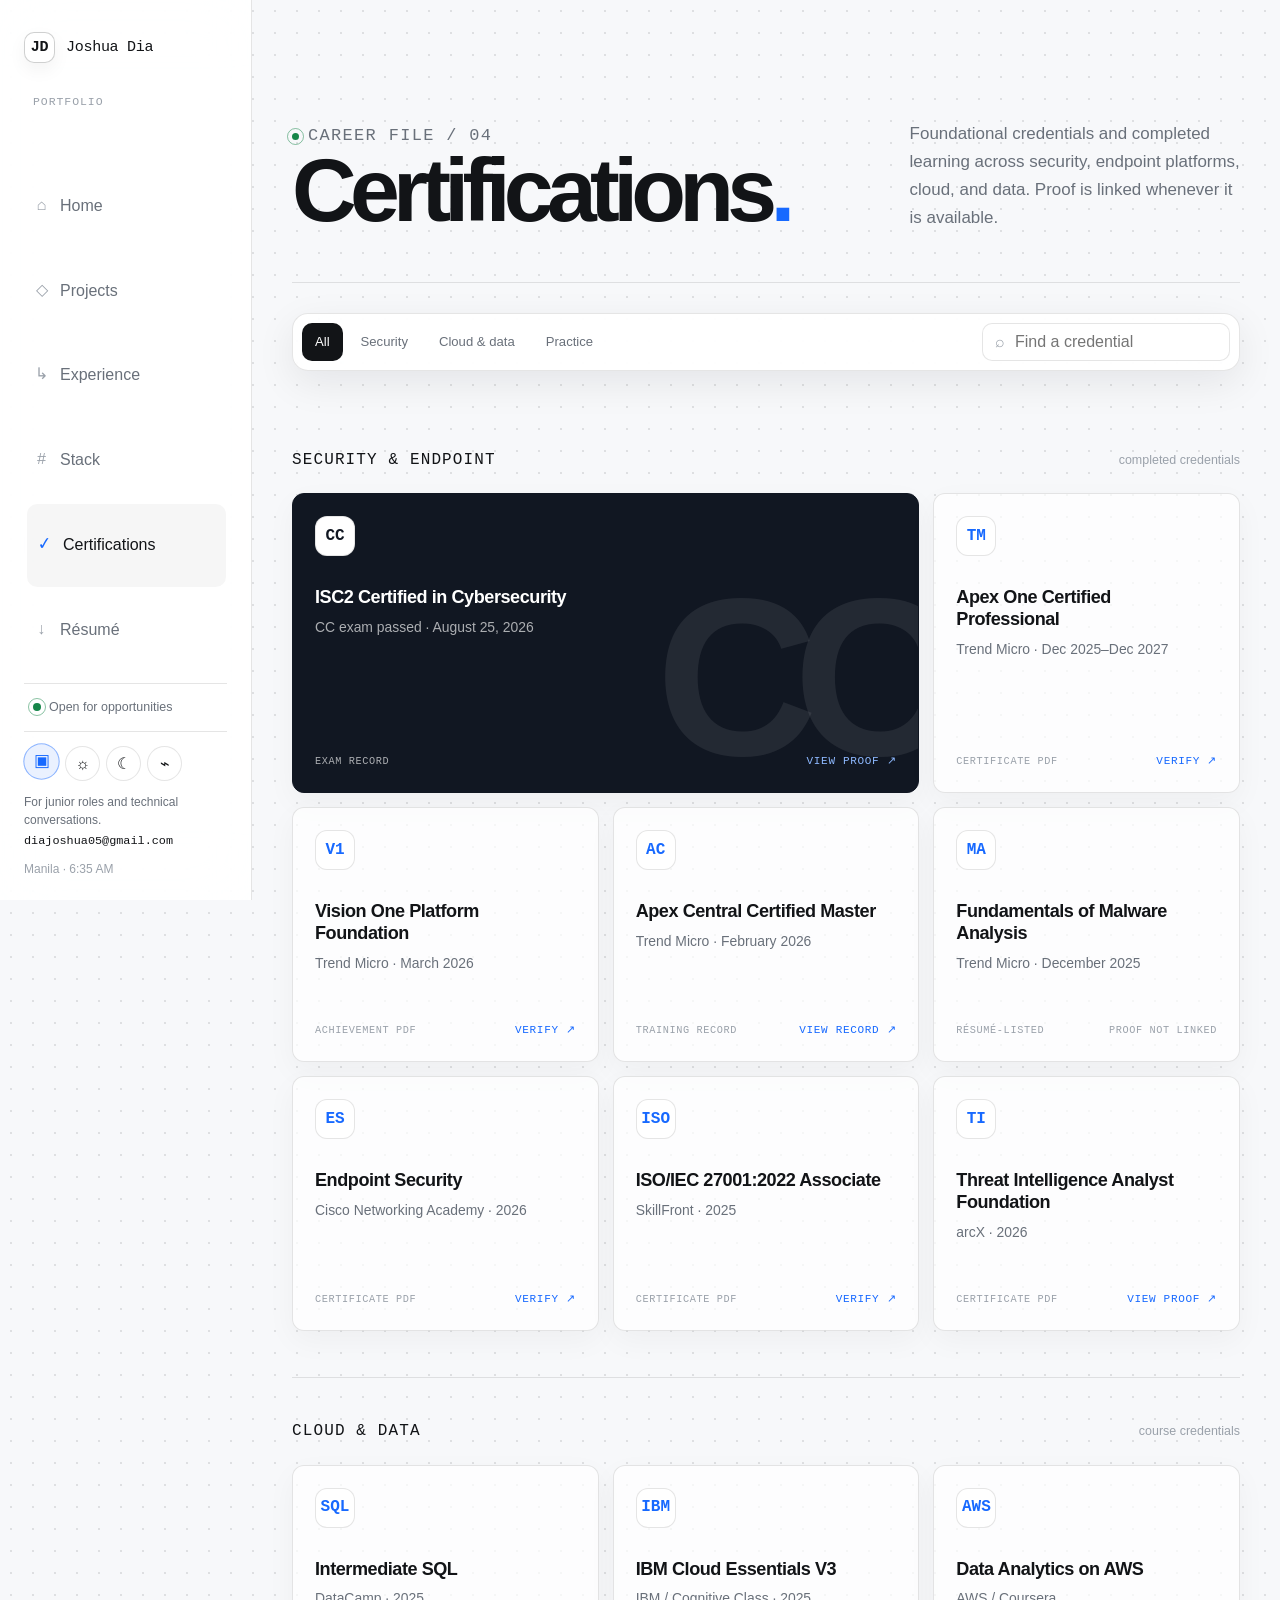
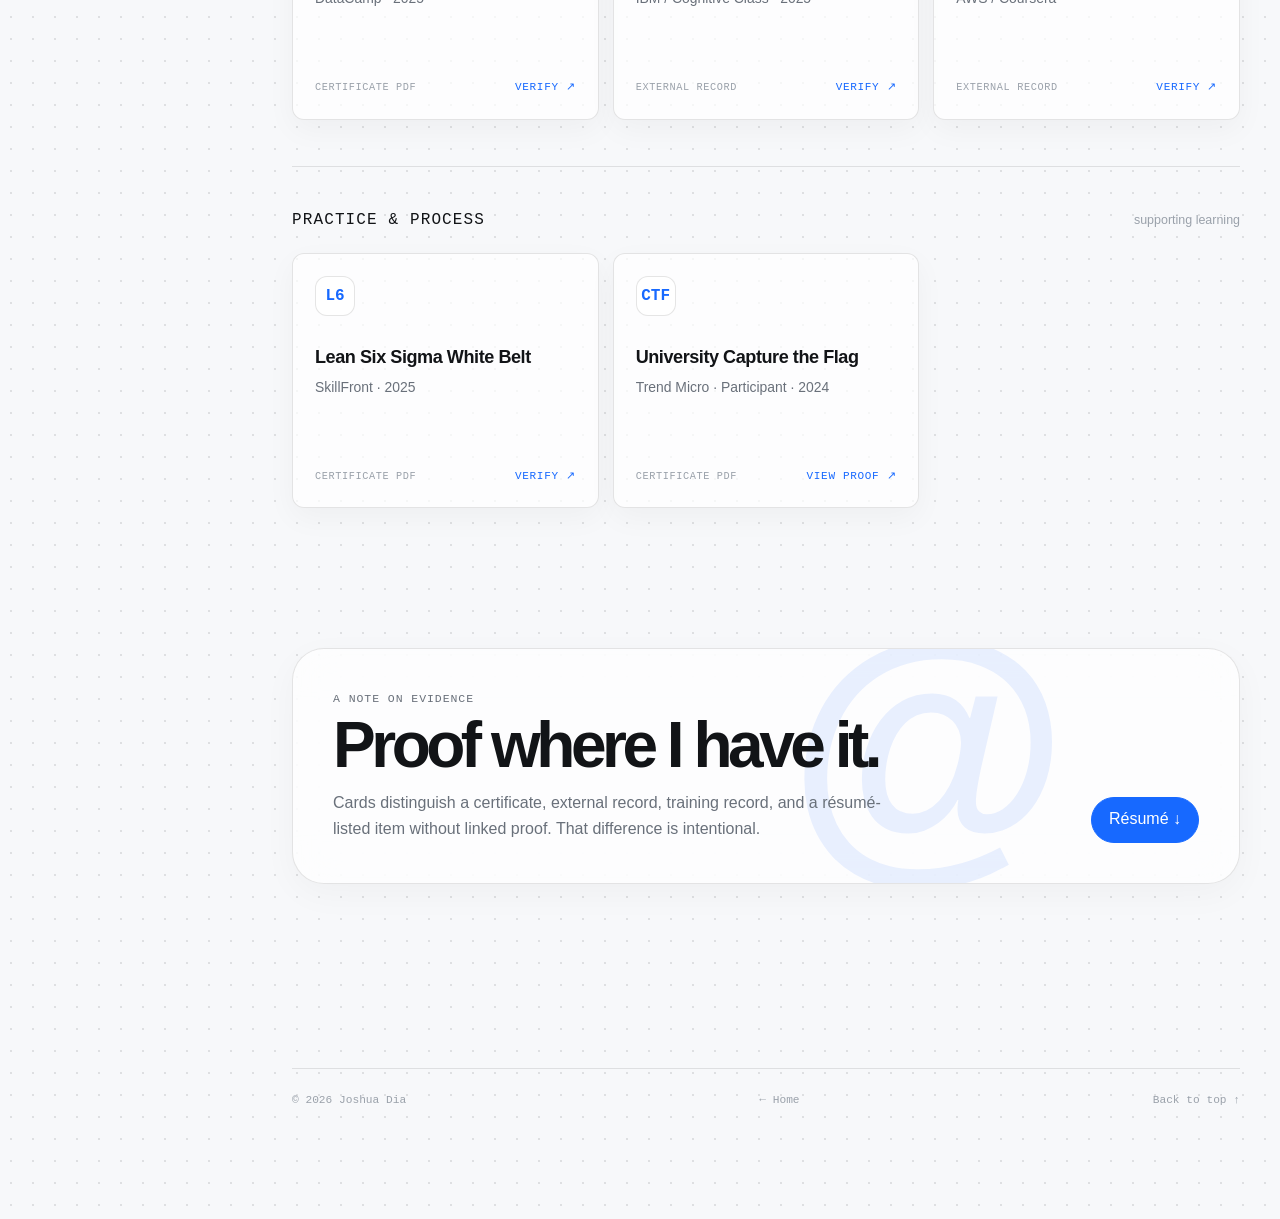
==== commit 8ab703f4: "Add files via upload" ====
--- a/certifications.html
+++ b/certifications.html
@@ -21,7 +21,7 @@
   <main class="site-main" id="content">
     <div class="page-shell">
       <header class="page-heading reveal">
-        <div><p class="eyebrow"><span class="status-dot" aria-hidden="true"></span>Entry-level career file / 04</p><h1>Certifications<span class="page-title-mark">.</span></h1></div>
+        <div><p class="eyebrow"><span class="status-dot" aria-hidden="true"></span>Career file / 04</p><h1>Certifications<span class="page-title-mark">.</span></h1></div>
         <p>Foundational credentials and completed learning across security, endpoint platforms, cloud, and data. Proof is linked whenever it is available.</p>
       </header>
 
--- a/styles.css
+++ b/styles.css
@@ -462,11 +462,11 @@
   min-height: 450px;
   object-fit: cover;
   object-position: 50% 28%;
-  filter: grayscale(1) contrast(1.08);
+  filter: grayscale(0) contrast(1.02) saturate(1.04);
   transition: filter 500ms ease, transform 750ms var(--ease);
 }
 
-.portrait-stage:hover img { filter: grayscale(.15) contrast(1.02); transform: scale(1.025); }
+.portrait-stage:hover img { filter: grayscale(.9) contrast(1.05) saturate(.82); transform: scale(1.025); }
 
 .portrait-badge {
   position: absolute;
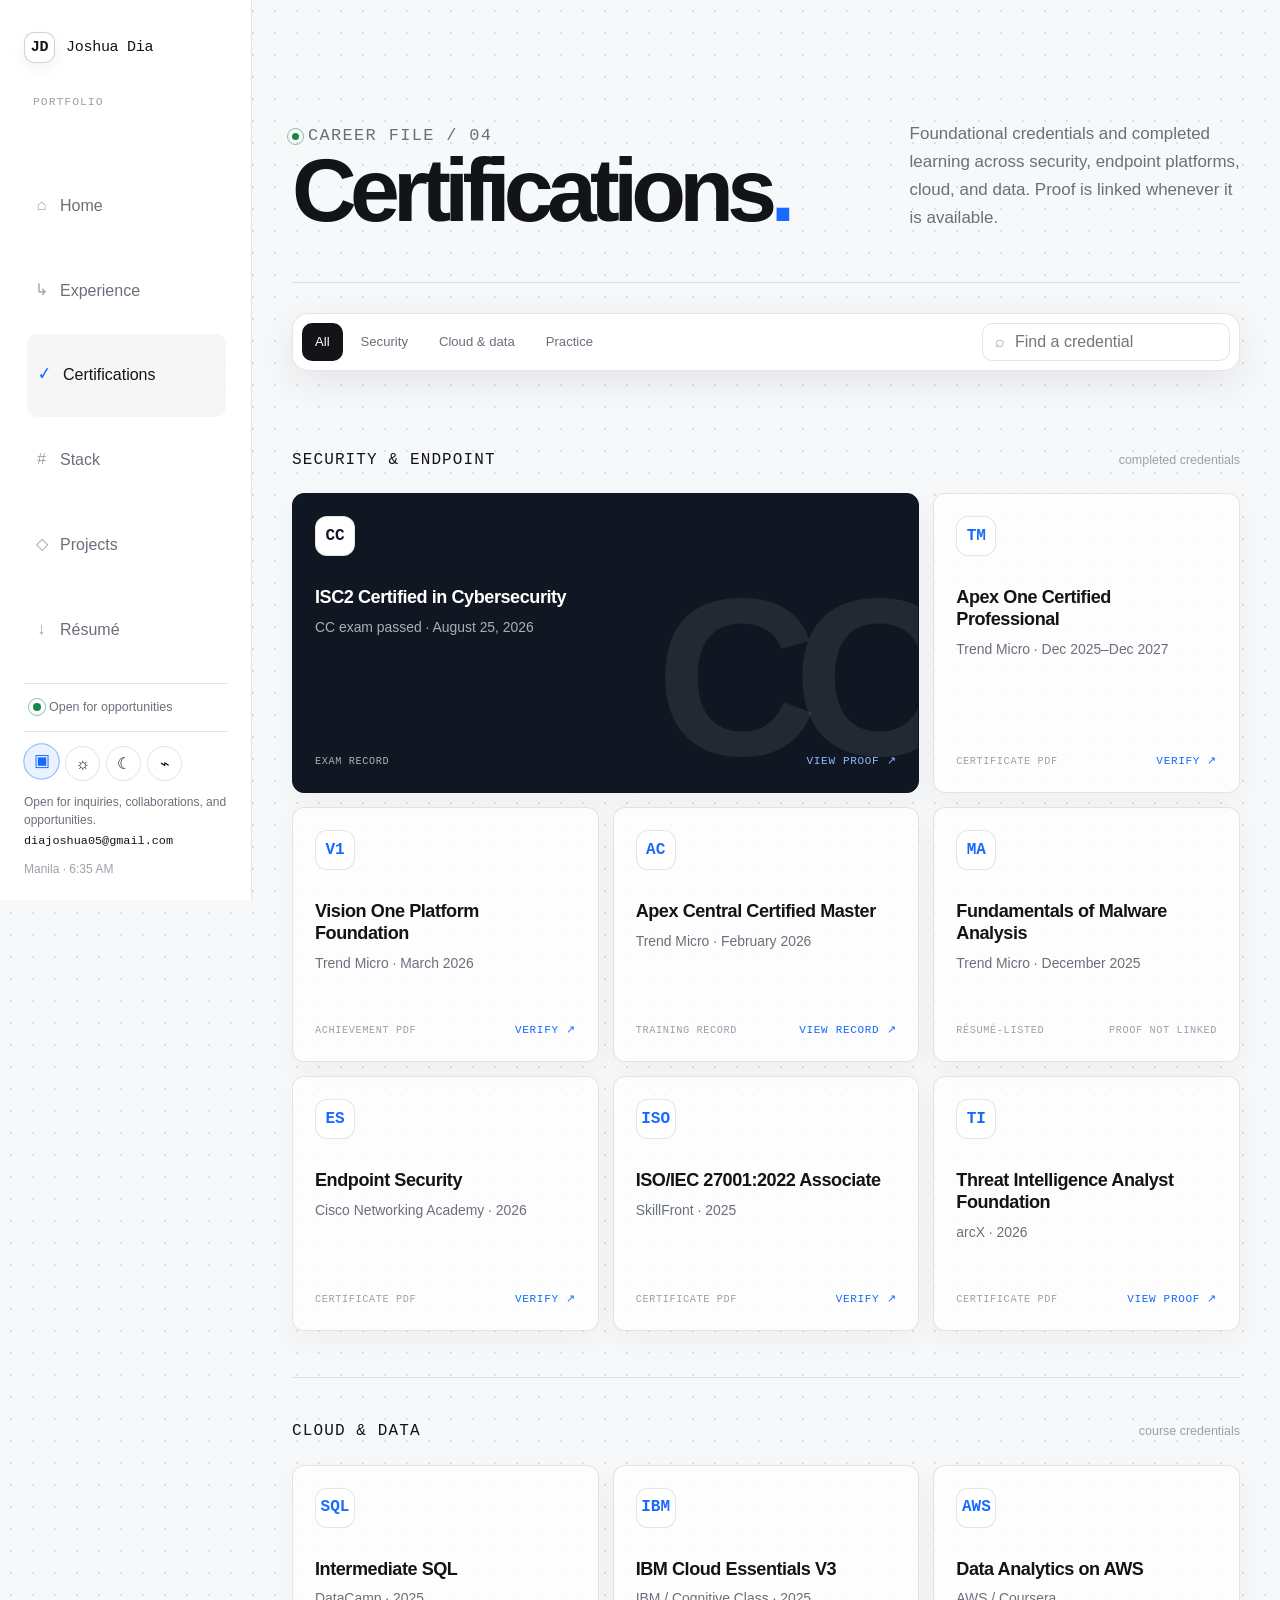
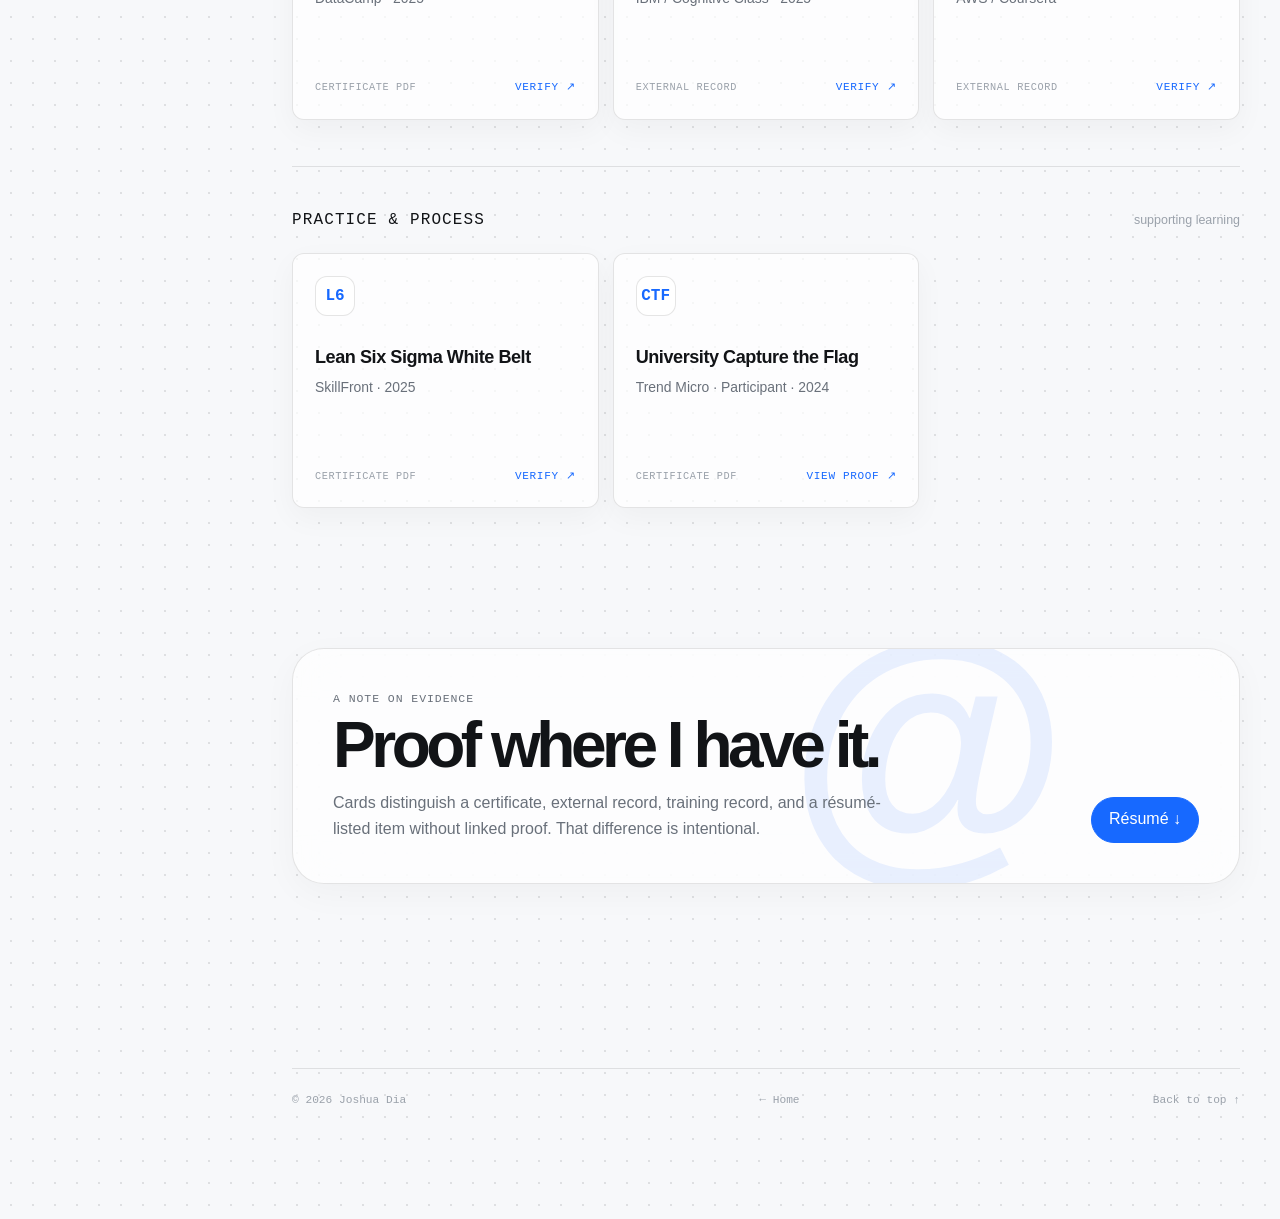
==== commit 24f10730: "Add files via upload" ====
--- a/certifications.html
+++ b/certifications.html
@@ -1,142 +1,450 @@
 <!doctype html>
 <html lang="en">
-<head>
-  <meta charset="utf-8">
-  <meta name="viewport" content="width=device-width, initial-scale=1">
-  <meta name="description" content="Joshua Dia’s cybersecurity, endpoint, cloud, data, and practice credentials with available proof links.">
-  <meta name="theme-color" content="#f7f8fa">
-  <title>Certifications — Joshua Dia</title>
-  <link rel="icon" type="image/svg+xml" href="favicon.svg">
-  <link rel="apple-touch-icon" href="apple-touch-icon.png">
-  <script>try{const m=localStorage.getItem('jd-theme-mode')||'system';if(m==='dark'||(m==='system'&&matchMedia('(prefers-color-scheme: dark)').matches))document.documentElement.dataset.theme='dark'}catch(e){}</script>
-  <link rel="stylesheet" href="styles.css?v=20260904.3">
-  <script src="app.js?v=20260904.3" defer></script>
-</head>
-<body data-page="certifications">
-  <a class="skip-link" href="#content">Skip to content</a>
-  <div class="page-progress" aria-hidden="true"><span data-page-progress></span></div>
-  <div class="pointer-aura" aria-hidden="true"></div>
-  <site-rail page="certifications"></site-rail>
-
-  <main class="site-main" id="content">
-    <div class="page-shell">
-      <header class="page-heading reveal">
-        <div><p class="eyebrow"><span class="status-dot" aria-hidden="true"></span>Career file / 04</p><h1>Certifications<span class="page-title-mark">.</span></h1></div>
-        <p>Foundational credentials and completed learning across security, endpoint platforms, cloud, and data. Proof is linked whenever it is available.</p>
-      </header>
-
-      <div class="page-toolbar reveal" aria-label="Certification controls">
-        <div class="filter-group" role="group" aria-label="Filter certifications">
-          <button class="filter-button is-active" type="button" data-cert-filter="all">All</button>
-          <button class="filter-button" type="button" data-cert-filter="security">Security</button>
-          <button class="filter-button" type="button" data-cert-filter="data">Cloud &amp; data</button>
-          <button class="filter-button" type="button" data-cert-filter="practice">Practice</button>
+  <head>
+    <meta charset="utf-8" />
+    <meta name="viewport" content="width=device-width, initial-scale=1" />
+    <meta
+      name="description"
+      content="Joshua Dia’s cybersecurity, endpoint, cloud, data, and practice credentials with available proof links."
+    />
+    <meta name="theme-color" content="#f7f8fa" />
+    <title>Certifications — Joshua Dia</title>
+    <link rel="icon" type="image/svg+xml" href="favicon.svg" />
+    <link rel="apple-touch-icon" href="apple-touch-icon.png" />
+    <script>
+      try {
+        const m = localStorage.getItem("jd-theme-mode") || "system";
+        if (
+          m === "dark" ||
+          (m === "system" && matchMedia("(prefers-color-scheme: dark)").matches)
+        )
+          document.documentElement.dataset.theme = "dark";
+      } catch (e) {}
+    </script>
+    <link rel="stylesheet" href="styles.css?v=20260904.3" />
+    <script src="app.js?v=20260904.3" defer></script>
+  </head>
+  <body data-page="certifications">
+    <a class="skip-link" href="#content">Skip to content</a>
+    <div class="page-progress" aria-hidden="true">
+      <span data-page-progress></span>
+    </div>
+    <div class="pointer-aura" aria-hidden="true"></div>
+    <site-rail page="certifications"></site-rail>
+
+    <main class="site-main" id="content">
+      <div class="page-shell">
+        <header class="page-heading reveal">
+          <div>
+            <p class="eyebrow">
+              <span class="status-dot" aria-hidden="true"></span>Career file /
+              04
+            </p>
+            <h1>Certifications<span class="page-title-mark">.</span></h1>
+          </div>
+          <p>
+            Foundational credentials and completed learning across security,
+            endpoint platforms, cloud, and data. Proof is linked whenever it is
+            available.
+          </p>
+        </header>
+
+        <div class="page-toolbar reveal" aria-label="Certification controls">
+          <div
+            class="filter-group"
+            role="group"
+            aria-label="Filter certifications"
+          >
+            <button
+              class="filter-button is-active"
+              type="button"
+              data-cert-filter="all"
+            >
+              All
+            </button>
+            <button
+              class="filter-button"
+              type="button"
+              data-cert-filter="security"
+            >
+              Security
+            </button>
+            <button class="filter-button" type="button" data-cert-filter="data">
+              Cloud &amp; data
+            </button>
+            <button
+              class="filter-button"
+              type="button"
+              data-cert-filter="practice"
+            >
+              Practice
+            </button>
+          </div>
+          <label class="search-box"
+            ><span aria-hidden="true">⌕</span
+            ><span class="sr-only">Search certifications</span
+            ><input
+              type="search"
+              data-cert-search
+              placeholder="Find a credential"
+              autocomplete="off"
+          /></label>
         </div>
-        <label class="search-box"><span aria-hidden="true">⌕</span><span class="sr-only">Search certifications</span><input type="search" data-cert-search placeholder="Find a credential" autocomplete="off"></label>
+
+        <section
+          class="cert-group"
+          data-cert-group
+          aria-labelledby="security-group"
+        >
+          <div class="cert-group-title reveal">
+            <h2 id="security-group">Security &amp; endpoint</h2>
+            <span>completed credentials</span>
+          </div>
+          <div class="cert-grid">
+            <article
+              class="cert-card featured reveal"
+              id="isc2-cc"
+              data-cert-card
+              data-category="security"
+              data-search="isc2 certified in cybersecurity cc exam passed august 2026 security"
+            >
+              <span class="credential-logo">CC</span>
+              <h3>ISC2 Certified in Cybersecurity</h3>
+              <p>CC exam passed · August 25, 2026</p>
+              <footer>
+                <span class="proof-state">Exam record</span
+                ><button
+                  type="button"
+                  data-open-proof
+                  data-proof-title="ISC2 Exam Pass Result"
+                  data-proof-src="assets/certificates/isc2-passed.png"
+                  data-proof-type="image"
+                >
+                  View proof ↗
+                </button>
+              </footer>
+            </article>
+
+            <article
+              class="cert-card reveal"
+              data-cert-card
+              data-category="security"
+              data-search="apex one certified professional trend micro endpoint 2025 2027"
+            >
+              <span class="credential-logo">TM</span>
+              <h3>Apex One Certified Professional</h3>
+              <p>Trend Micro · Dec 2025–Dec 2027</p>
+              <footer>
+                <span class="proof-state">Certificate PDF</span
+                ><a
+                  href="assets/certificates/apex-one-certified-professional.pdf"
+                  target="_blank"
+                  rel="noopener"
+                  >Verify ↗</a
+                >
+              </footer>
+            </article>
+
+            <article
+              class="cert-card reveal"
+              data-cert-card
+              data-category="security"
+              data-search="vision one platform foundation trend micro xdr security 2026"
+            >
+              <span class="credential-logo">V1</span>
+              <h3>Vision One Platform Foundation</h3>
+              <p>Trend Micro · March 2026</p>
+              <footer>
+                <span class="proof-state">Achievement PDF</span
+                ><a
+                  href="assets/certificates/vision-one-platform-foundation.pdf"
+                  target="_blank"
+                  rel="noopener"
+                  >Verify ↗</a
+                >
+              </footer>
+            </article>
+
+            <article
+              class="cert-card reveal"
+              data-cert-card
+              data-category="security"
+              data-search="apex central certified master trend micro 2026 training"
+            >
+              <span class="credential-logo">AC</span>
+              <h3>Apex Central Certified Master</h3>
+              <p>Trend Micro · February 2026</p>
+              <footer>
+                <span class="proof-state">Training record</span
+                ><a
+                  href="assets/certificates/apex-central-training-record.pdf"
+                  target="_blank"
+                  rel="noopener"
+                  >View record ↗</a
+                >
+              </footer>
+            </article>
+
+            <article
+              class="cert-card reveal"
+              data-cert-card
+              data-category="security"
+              data-search="fundamentals malware analysis trend micro december 2025"
+            >
+              <span class="credential-logo">MA</span>
+              <h3>Fundamentals of Malware Analysis</h3>
+              <p>Trend Micro · December 2025</p>
+              <footer>
+                <span class="proof-state">Résumé-listed</span
+                ><span class="proof-state">Proof not linked</span>
+              </footer>
+            </article>
+
+            <article
+              class="cert-card reveal"
+              data-cert-card
+              data-category="security"
+              data-search="endpoint security cisco networking academy 2026"
+            >
+              <span class="credential-logo">ES</span>
+              <h3>Endpoint Security</h3>
+              <p>Cisco Networking Academy · 2026</p>
+              <footer>
+                <span class="proof-state">Certificate PDF</span
+                ><a
+                  href="assets/certificates/endpoint-security-cisco.pdf"
+                  target="_blank"
+                  rel="noopener"
+                  >Verify ↗</a
+                >
+              </footer>
+            </article>
+
+            <article
+              class="cert-card reveal"
+              data-cert-card
+              data-category="security"
+              data-search="iso iec 27001 2022 information security associate skillfront 2025"
+            >
+              <span class="credential-logo">ISO</span>
+              <h3>ISO/IEC 27001:2022 Associate</h3>
+              <p>SkillFront · 2025</p>
+              <footer>
+                <span class="proof-state">Certificate PDF</span
+                ><a
+                  href="assets/certificates/iso-27001-associate-skillfront.pdf"
+                  target="_blank"
+                  rel="noopener"
+                  >Verify ↗</a
+                >
+              </footer>
+            </article>
+
+            <article
+              class="cert-card reveal"
+              data-cert-card
+              data-category="security"
+              data-search="threat intelligence analyst foundation arcx 2026"
+            >
+              <span class="credential-logo">TI</span>
+              <h3>Threat Intelligence Analyst Foundation</h3>
+              <p>arcX · 2026</p>
+              <footer>
+                <span class="proof-state">Certificate PDF</span
+                ><a
+                  href="assets/certificates/threat-intelligence-analyst-foundation.pdf"
+                  target="_blank"
+                  rel="noopener"
+                  >View proof ↗</a
+                >
+              </footer>
+            </article>
+          </div>
+        </section>
+
+        <section
+          class="cert-group"
+          data-cert-group
+          aria-labelledby="data-group"
+        >
+          <div class="cert-group-title reveal">
+            <h2 id="data-group">Cloud &amp; data</h2>
+            <span>course credentials</span>
+          </div>
+          <div class="cert-grid">
+            <article
+              class="cert-card reveal"
+              data-cert-card
+              data-category="data"
+              data-search="intermediate sql datacamp data 2025"
+            >
+              <span class="credential-logo">SQL</span>
+              <h3>Intermediate SQL</h3>
+              <p>DataCamp · 2025</p>
+              <footer>
+                <span class="proof-state">Certificate PDF</span
+                ><a
+                  href="assets/certificates/intermediate-sql-datacamp.pdf"
+                  target="_blank"
+                  rel="noopener"
+                  >Verify ↗</a
+                >
+              </footer>
+            </article>
+
+            <article
+              class="cert-card reveal"
+              data-cert-card
+              data-category="data"
+              data-search="ibm cloud essentials v3 cognitive class 2025"
+            >
+              <span class="credential-logo">IBM</span>
+              <h3>IBM Cloud Essentials V3</h3>
+              <p>IBM / Cognitive Class · 2025</p>
+              <footer>
+                <span class="proof-state">External record</span
+                ><a
+                  href="https://courses.cognitiveclass.ai/certificates/8cbb07f6b1794ca5b2fe99677e1b2f5f"
+                  target="_blank"
+                  rel="noopener"
+                  >Verify ↗</a
+                >
+              </footer>
+            </article>
+
+            <article
+              class="cert-card reveal"
+              data-cert-card
+              data-category="data"
+              data-search="data analytics on aws coursera cloud"
+            >
+              <span class="credential-logo">AWS</span>
+              <h3>Data Analytics on AWS</h3>
+              <p>AWS / Coursera</p>
+              <footer>
+                <span class="proof-state">External record</span
+                ><a
+                  href="https://coursera.org/verify/SVXM97I0PYIB"
+                  target="_blank"
+                  rel="noopener"
+                  >Verify ↗</a
+                >
+              </footer>
+            </article>
+          </div>
+        </section>
+
+        <section
+          class="cert-group"
+          data-cert-group
+          aria-labelledby="practice-group"
+        >
+          <div class="cert-group-title reveal">
+            <h2 id="practice-group">Practice &amp; process</h2>
+            <span>supporting learning</span>
+          </div>
+          <div class="cert-grid">
+            <article
+              class="cert-card reveal"
+              data-cert-card
+              data-category="practice"
+              data-search="lean six sigma white belt skillfront 2025 process"
+            >
+              <span class="credential-logo">L6</span>
+              <h3>Lean Six Sigma White Belt</h3>
+              <p>SkillFront · 2025</p>
+              <footer>
+                <span class="proof-state">Certificate PDF</span
+                ><a
+                  href="assets/certificates/lean-six-sigma-white-belt.pdf"
+                  target="_blank"
+                  rel="noopener"
+                  >Verify ↗</a
+                >
+              </footer>
+            </article>
+
+            <article
+              class="cert-card reveal"
+              data-cert-card
+              data-category="practice"
+              data-search="trend micro university capture the flag ctf 2024 participant"
+            >
+              <span class="credential-logo">CTF</span>
+              <h3>University Capture the Flag</h3>
+              <p>Trend Micro · Participant · 2024</p>
+              <footer>
+                <span class="proof-state">Certificate PDF</span
+                ><a
+                  href="assets/certificates/trend-micro-university-ctf.pdf"
+                  target="_blank"
+                  rel="noopener"
+                  >View proof ↗</a
+                >
+              </footer>
+            </article>
+          </div>
+        </section>
+
+        <p class="empty-results" data-cert-empty hidden>
+          No matching credential. Try a broader term or another category.
+        </p>
+
+        <section class="section-block" aria-labelledby="credential-note">
+          <div class="contact-panel reveal">
+            <div>
+              <p class="small-label">A note on evidence</p>
+              <h2 id="credential-note">Proof where I have it.</h2>
+              <p>
+                Cards distinguish a certificate, external record, training
+                record, and a résumé-listed item without linked proof. That
+                difference is intentional.
+              </p>
+            </div>
+            <a
+              class="button button-primary"
+              href="assets/resume/RESUME_JD_SEPT_2026.pdf"
+              download="RESUME_JD_SEPT_2026.pdf"
+              >Résumé ↓</a
+            >
+          </div>
+        </section>
+
+        <footer class="site-footer">
+          <span>© <span data-year></span> Joshua Dia</span
+          ><a href="index.html">← Home</a><a href="#content">Back to top ↑</a>
+        </footer>
       </div>
-
-      <section class="cert-group" data-cert-group aria-labelledby="security-group">
-        <div class="cert-group-title reveal"><h2 id="security-group">Security &amp; endpoint</h2><span>completed credentials</span></div>
-        <div class="cert-grid">
-          <article class="cert-card featured reveal" id="isc2-cc" data-cert-card data-category="security" data-search="isc2 certified in cybersecurity cc exam passed august 2026 security">
-            <span class="credential-logo">CC</span>
-            <h3>ISC2 Certified in Cybersecurity</h3>
-            <p>CC exam passed · August 25, 2026</p>
-            <footer><span class="proof-state">Exam record</span><button type="button" data-open-proof>View proof ↗</button></footer>
-          </article>
-
-          <article class="cert-card reveal" data-cert-card data-category="security" data-search="apex one certified professional trend micro endpoint 2025 2027">
-            <span class="credential-logo">TM</span><h3>Apex One Certified Professional</h3><p>Trend Micro · Dec 2025–Dec 2027</p>
-            <footer><span class="proof-state">Certificate PDF</span><a href="assets/certificates/apex-one-certified-professional.pdf" target="_blank" rel="noopener">Verify ↗</a></footer>
-          </article>
-
-          <article class="cert-card reveal" data-cert-card data-category="security" data-search="vision one platform foundation trend micro xdr security 2026">
-            <span class="credential-logo">V1</span><h3>Vision One Platform Foundation</h3><p>Trend Micro · March 2026</p>
-            <footer><span class="proof-state">Achievement PDF</span><a href="assets/certificates/vision-one-platform-foundation.pdf" target="_blank" rel="noopener">Verify ↗</a></footer>
-          </article>
-
-          <article class="cert-card reveal" data-cert-card data-category="security" data-search="apex central certified master trend micro 2026 training">
-            <span class="credential-logo">AC</span><h3>Apex Central Certified Master</h3><p>Trend Micro · February 2026</p>
-            <footer><span class="proof-state">Training record</span><a href="assets/certificates/apex-central-training-record.pdf" target="_blank" rel="noopener">View record ↗</a></footer>
-          </article>
-
-          <article class="cert-card reveal" data-cert-card data-category="security" data-search="fundamentals malware analysis trend micro december 2025">
-            <span class="credential-logo">MA</span><h3>Fundamentals of Malware Analysis</h3><p>Trend Micro · December 2025</p>
-            <footer><span class="proof-state">Résumé-listed</span><span class="proof-state">Proof not linked</span></footer>
-          </article>
-
-          <article class="cert-card reveal" data-cert-card data-category="security" data-search="endpoint security cisco networking academy 2026">
-            <span class="credential-logo">ES</span><h3>Endpoint Security</h3><p>Cisco Networking Academy · 2026</p>
-            <footer><span class="proof-state">Certificate PDF</span><a href="assets/certificates/endpoint-security-cisco.pdf" target="_blank" rel="noopener">Verify ↗</a></footer>
-          </article>
-
-          <article class="cert-card reveal" data-cert-card data-category="security" data-search="iso iec 27001 2022 information security associate skillfront 2025">
-            <span class="credential-logo">ISO</span><h3>ISO/IEC 27001:2022 Associate</h3><p>SkillFront · 2025</p>
-            <footer><span class="proof-state">Certificate PDF</span><a href="assets/certificates/iso-27001-associate-skillfront.pdf" target="_blank" rel="noopener">Verify ↗</a></footer>
-          </article>
-
-          <article class="cert-card reveal" data-cert-card data-category="security" data-search="threat intelligence analyst foundation arcx 2026">
-            <span class="credential-logo">TI</span><h3>Threat Intelligence Analyst Foundation</h3><p>arcX · 2026</p>
-            <footer><span class="proof-state">Certificate PDF</span><a href="assets/certificates/threat-intelligence-analyst-foundation.pdf" target="_blank" rel="noopener">View proof ↗</a></footer>
-          </article>
+    </main>
+
+    <dialog id="proof-dialog" aria-labelledby="proof-title">
+      <div class="dialog-body">
+        <div class="dialog-top">
+          <p class="small-label">ISC2 / examination record</p>
+          <button
+            class="dialog-close"
+            type="button"
+            data-close-dialog
+            aria-label="Close"
+          >
+            ×
+          </button>
         </div>
-      </section>
-
-      <section class="cert-group" data-cert-group aria-labelledby="data-group">
-        <div class="cert-group-title reveal"><h2 id="data-group">Cloud &amp; data</h2><span>course credentials</span></div>
-        <div class="cert-grid">
-          <article class="cert-card reveal" data-cert-card data-category="data" data-search="intermediate sql datacamp data 2025">
-            <span class="credential-logo">SQL</span><h3>Intermediate SQL</h3><p>DataCamp · 2025</p>
-            <footer><span class="proof-state">Certificate PDF</span><a href="assets/certificates/intermediate-sql-datacamp.pdf" target="_blank" rel="noopener">Verify ↗</a></footer>
-          </article>
-
-          <article class="cert-card reveal" data-cert-card data-category="data" data-search="ibm cloud essentials v3 cognitive class 2025">
-            <span class="credential-logo">IBM</span><h3>IBM Cloud Essentials V3</h3><p>IBM / Cognitive Class · 2025</p>
-            <footer><span class="proof-state">External record</span><a href="https://courses.cognitiveclass.ai/certificates/8cbb07f6b1794ca5b2fe99677e1b2f5f" target="_blank" rel="noopener">Verify ↗</a></footer>
-          </article>
-
-          <article class="cert-card reveal" data-cert-card data-category="data" data-search="data analytics on aws coursera cloud">
-            <span class="credential-logo">AWS</span><h3>Data Analytics on AWS</h3><p>AWS / Coursera</p>
-            <footer><span class="proof-state">External record</span><a href="https://coursera.org/verify/SVXM97I0PYIB" target="_blank" rel="noopener">Verify ↗</a></footer>
-          </article>
-        </div>
-      </section>
-
-      <section class="cert-group" data-cert-group aria-labelledby="practice-group">
-        <div class="cert-group-title reveal"><h2 id="practice-group">Practice &amp; process</h2><span>supporting learning</span></div>
-        <div class="cert-grid">
-          <article class="cert-card reveal" data-cert-card data-category="practice" data-search="lean six sigma white belt skillfront 2025 process">
-            <span class="credential-logo">L6</span><h3>Lean Six Sigma White Belt</h3><p>SkillFront · 2025</p>
-            <footer><span class="proof-state">Certificate PDF</span><a href="assets/certificates/lean-six-sigma-white-belt.pdf" target="_blank" rel="noopener">Verify ↗</a></footer>
-          </article>
-
-          <article class="cert-card reveal" data-cert-card data-category="practice" data-search="trend micro university capture the flag ctf 2024 participant">
-            <span class="credential-logo">CTF</span><h3>University Capture the Flag</h3><p>Trend Micro · Participant · 2024</p>
-            <footer><span class="proof-state">Certificate PDF</span><a href="assets/certificates/trend-micro-university-ctf.pdf" target="_blank" rel="noopener">View proof ↗</a></footer>
-          </article>
-        </div>
-      </section>
-
-      <p class="empty-results" data-cert-empty hidden>No matching credential. Try a broader term or another category.</p>
-
-      <section class="section-block" aria-labelledby="credential-note">
-        <div class="contact-panel reveal">
-          <div><p class="small-label">A note on evidence</p><h2 id="credential-note">Proof where I have it.</h2><p>Cards distinguish a certificate, external record, training record, and a résumé-listed item without linked proof. That difference is intentional.</p></div>
-          <a class="button button-primary" href="assets/resume/RESUME_JD_SEPT_2026.pdf" download="RESUME_JD_SEPT_2026.pdf">Résumé ↓</a>
-        </div>
-      </section>
-
-      <footer class="site-footer"><span>© <span data-year></span> Joshua Dia</span><a href="index.html">← Home</a><a href="#content">Back to top ↑</a></footer>
-    </div>
-  </main>
-
-  <dialog id="proof-dialog" aria-labelledby="proof-title">
-    <div class="dialog-body">
-      <div class="dialog-top"><p class="small-label">ISC2 / examination record</p><button class="dialog-close" type="button" data-close-dialog aria-label="Close">×</button></div>
-      <h2 class="dialog-heading" id="proof-title">Certified in Cybersecurity (CC)</h2>
-      <p class="dialog-copy">Joshua passed the CC exam on August 25, 2026. The image below is the available supporting examination record.</p>
-      <img class="proof-image" src="assets/proofs/isc2-cc-exam-pass.png" alt="ISC2 course and exam record showing CC Exam passed on August 25, 2026" width="1029" height="297">
-    </div>
-  </dialog>
-</body>
+        <h2 class="dialog-heading" id="proof-title">
+          Certified in Cybersecurity (CC)
+        </h2>
+        <p class="dialog-copy">
+          Joshua passed the CC exam on August 25, 2026. The image below is the
+          available supporting examination record.
+        </p>
+        <img
+          class="proof-image"
+          src="assets/proofs/isc2-cc-exam-pass.png"
+          alt="ISC2 course and exam record showing CC Exam passed on August 25, 2026"
+          width="1029"
+          height="297"
+        />
+      </div>
+    </dialog>
+  </body>
 </html>
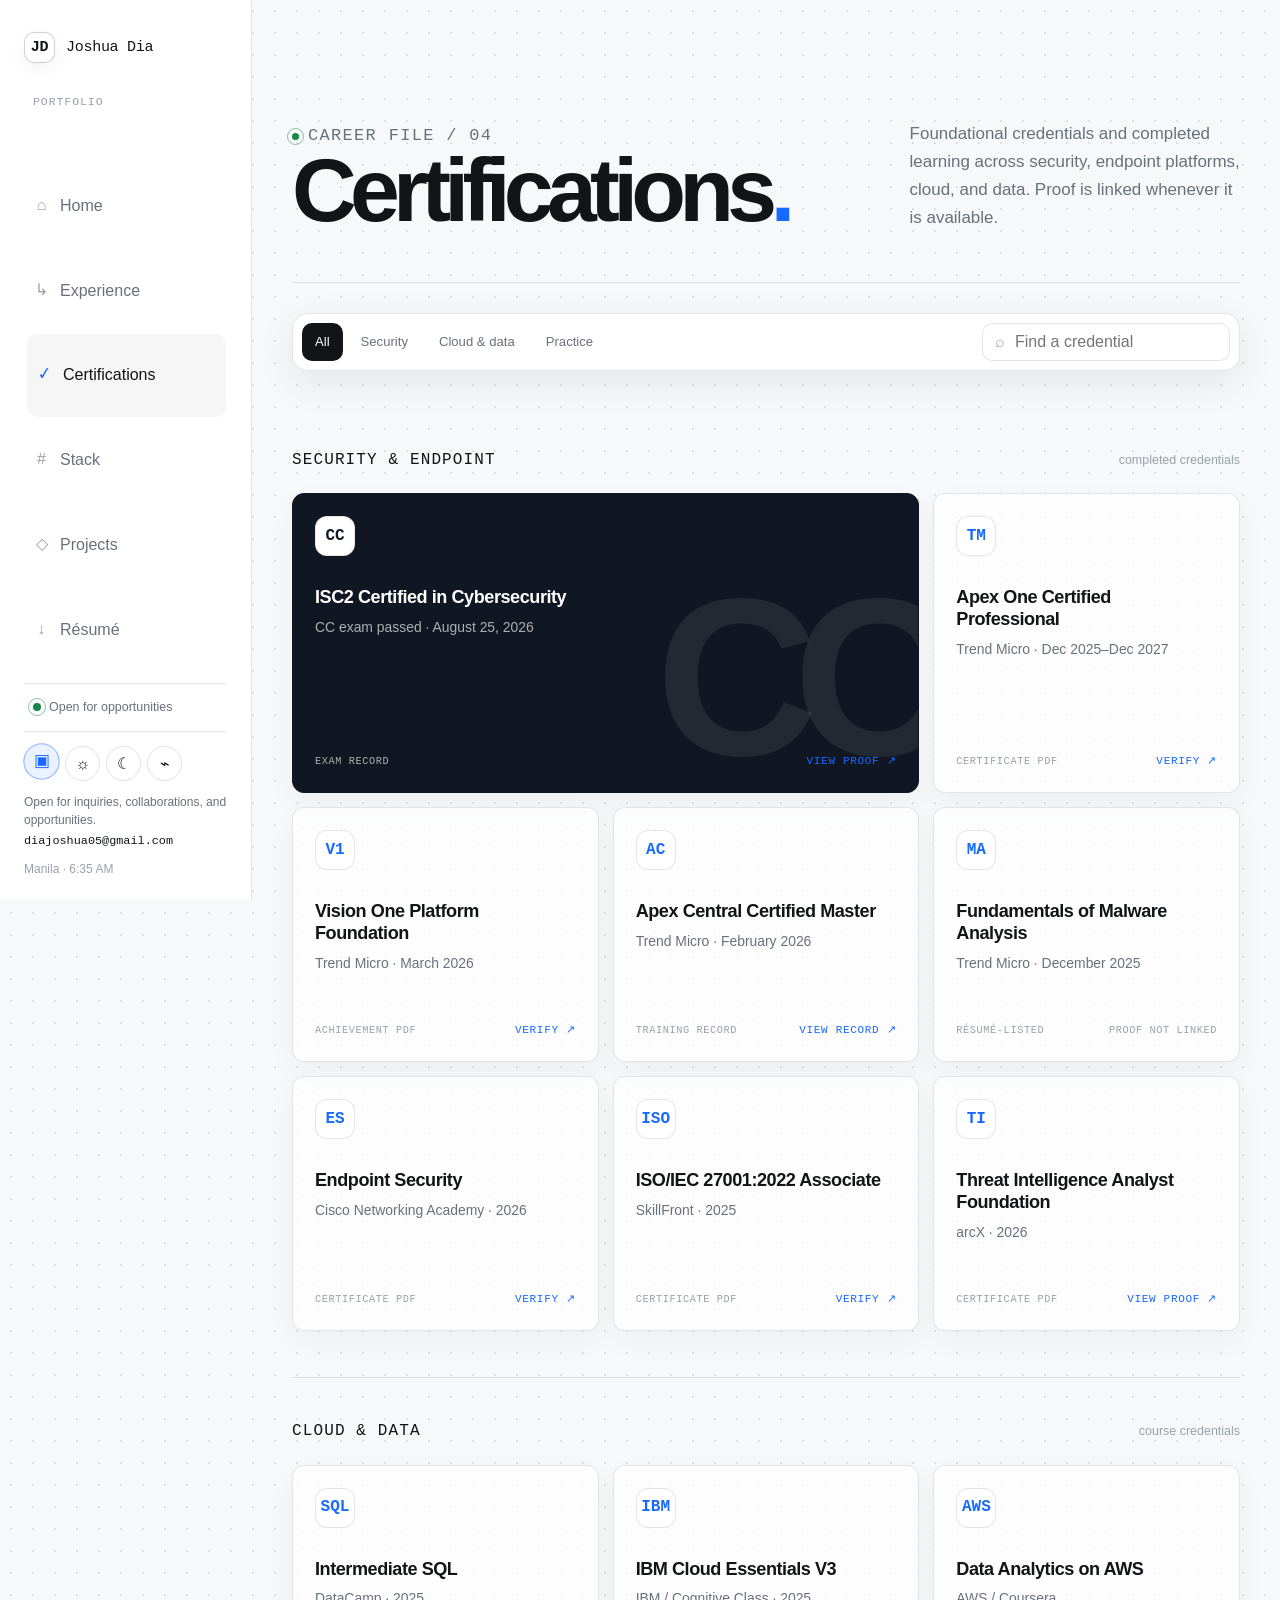
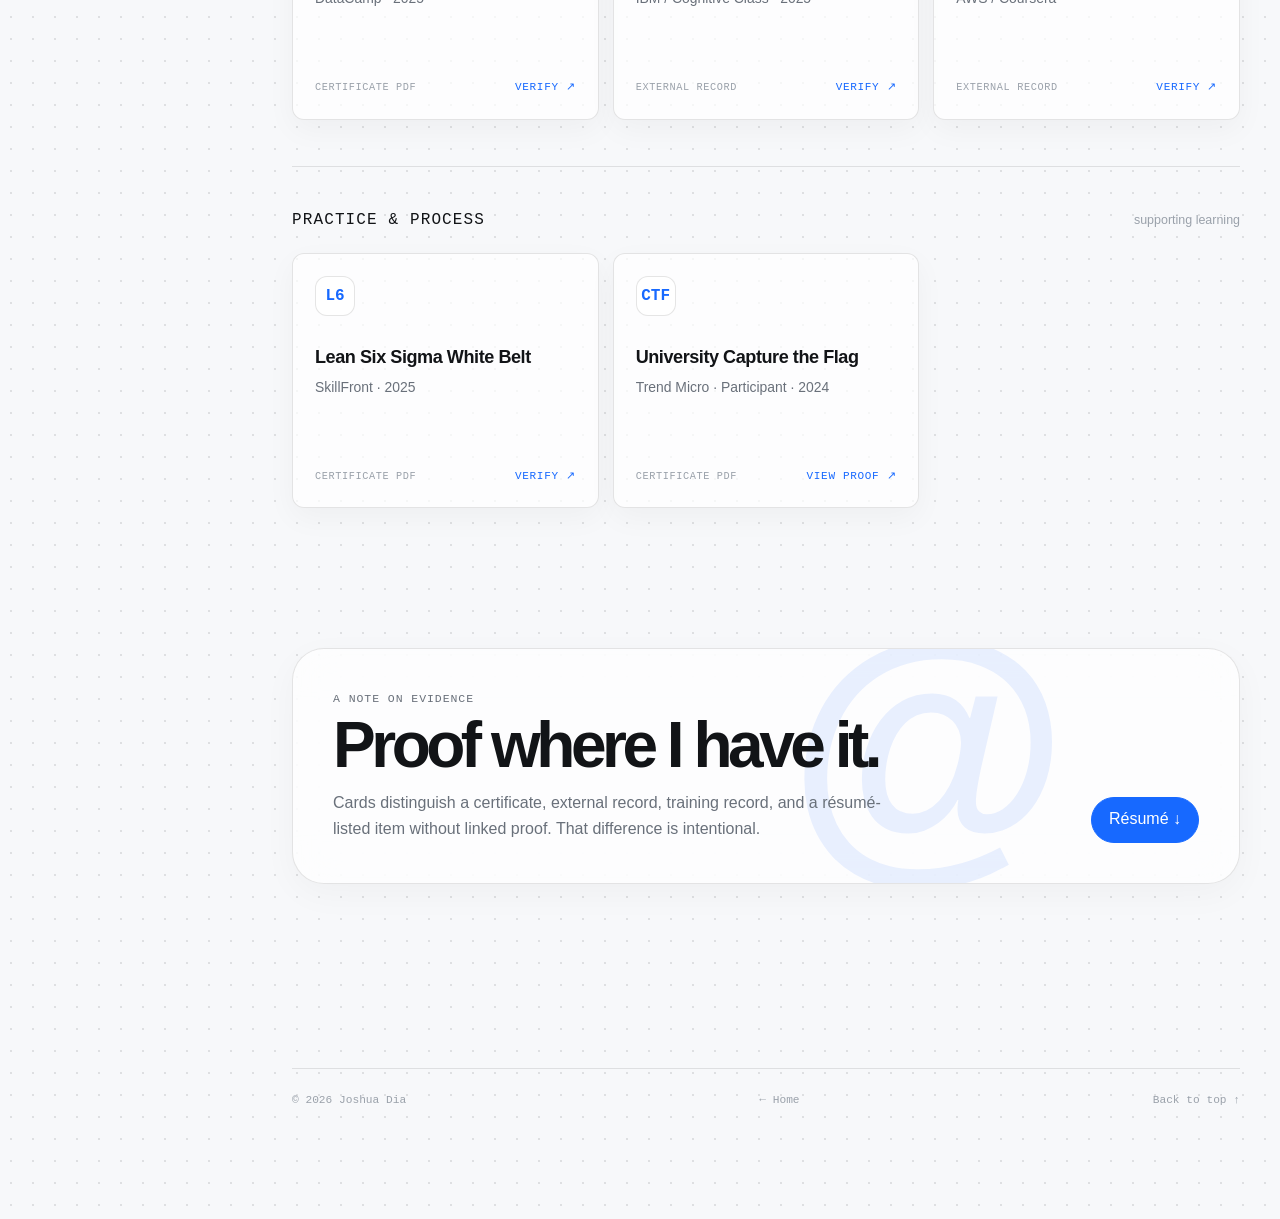
==== commit e2a84a10: "Add files via upload" ====
--- a/certifications.html
+++ b/certifications.html
@@ -113,15 +113,12 @@
               <p>CC exam passed · August 25, 2026</p>
               <footer>
                 <span class="proof-state">Exam record</span
-                ><button
-                  type="button"
-                  data-open-proof
-                  data-proof-title="ISC2 Exam Pass Result"
-                  data-proof-src="assets/certificates/isc2-passed.png"
-                  data-proof-type="image"
-                >
-                  View proof ↗
-                </button>
+                ><a
+                  href="assets/certificates/isc2-passed.png"
+                  target="_blank"
+                  rel="noopener"
+                  >View proof ↗
+                </a>
               </footer>
             </article>
 
@@ -140,8 +137,8 @@
                   href="assets/certificates/apex-one-certified-professional.pdf"
                   target="_blank"
                   rel="noopener"
-                  >Verify ↗</a
-                >
+                  >Verify ↗
+                </a>
               </footer>
             </article>
 
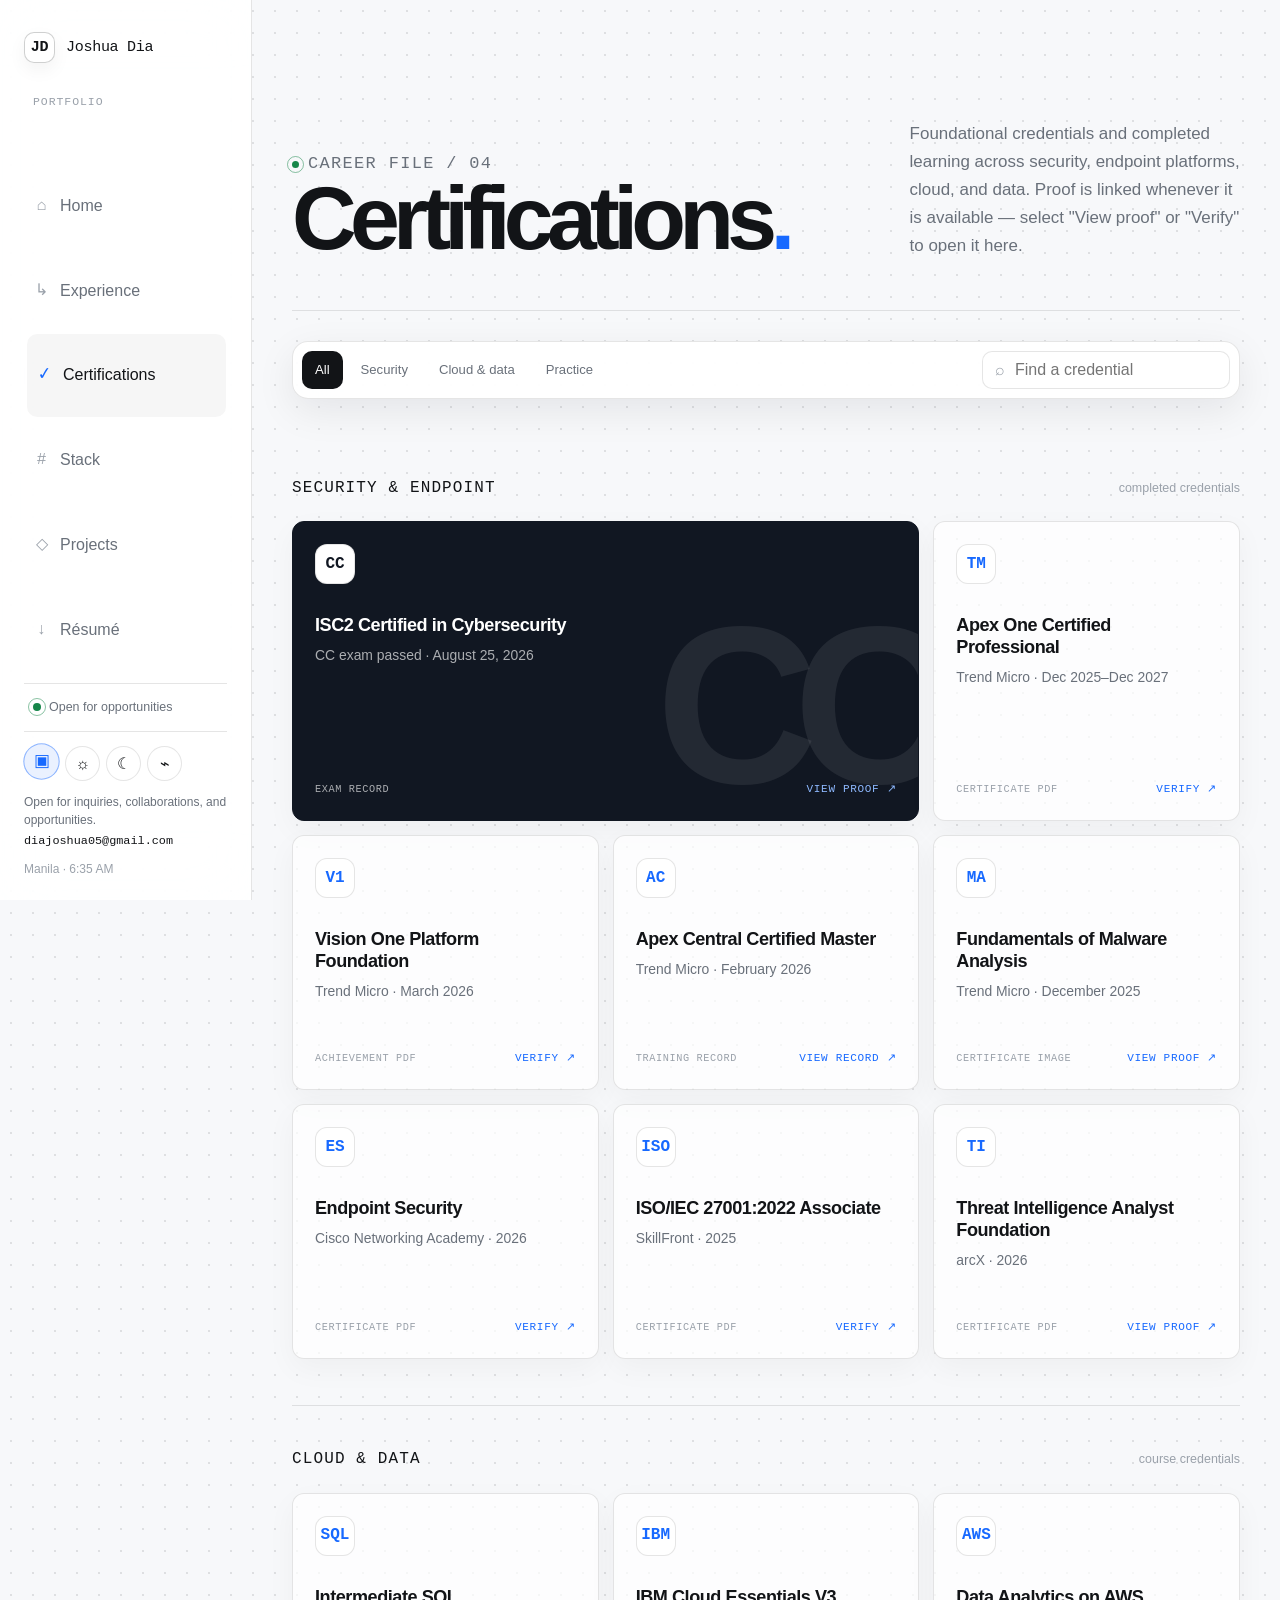
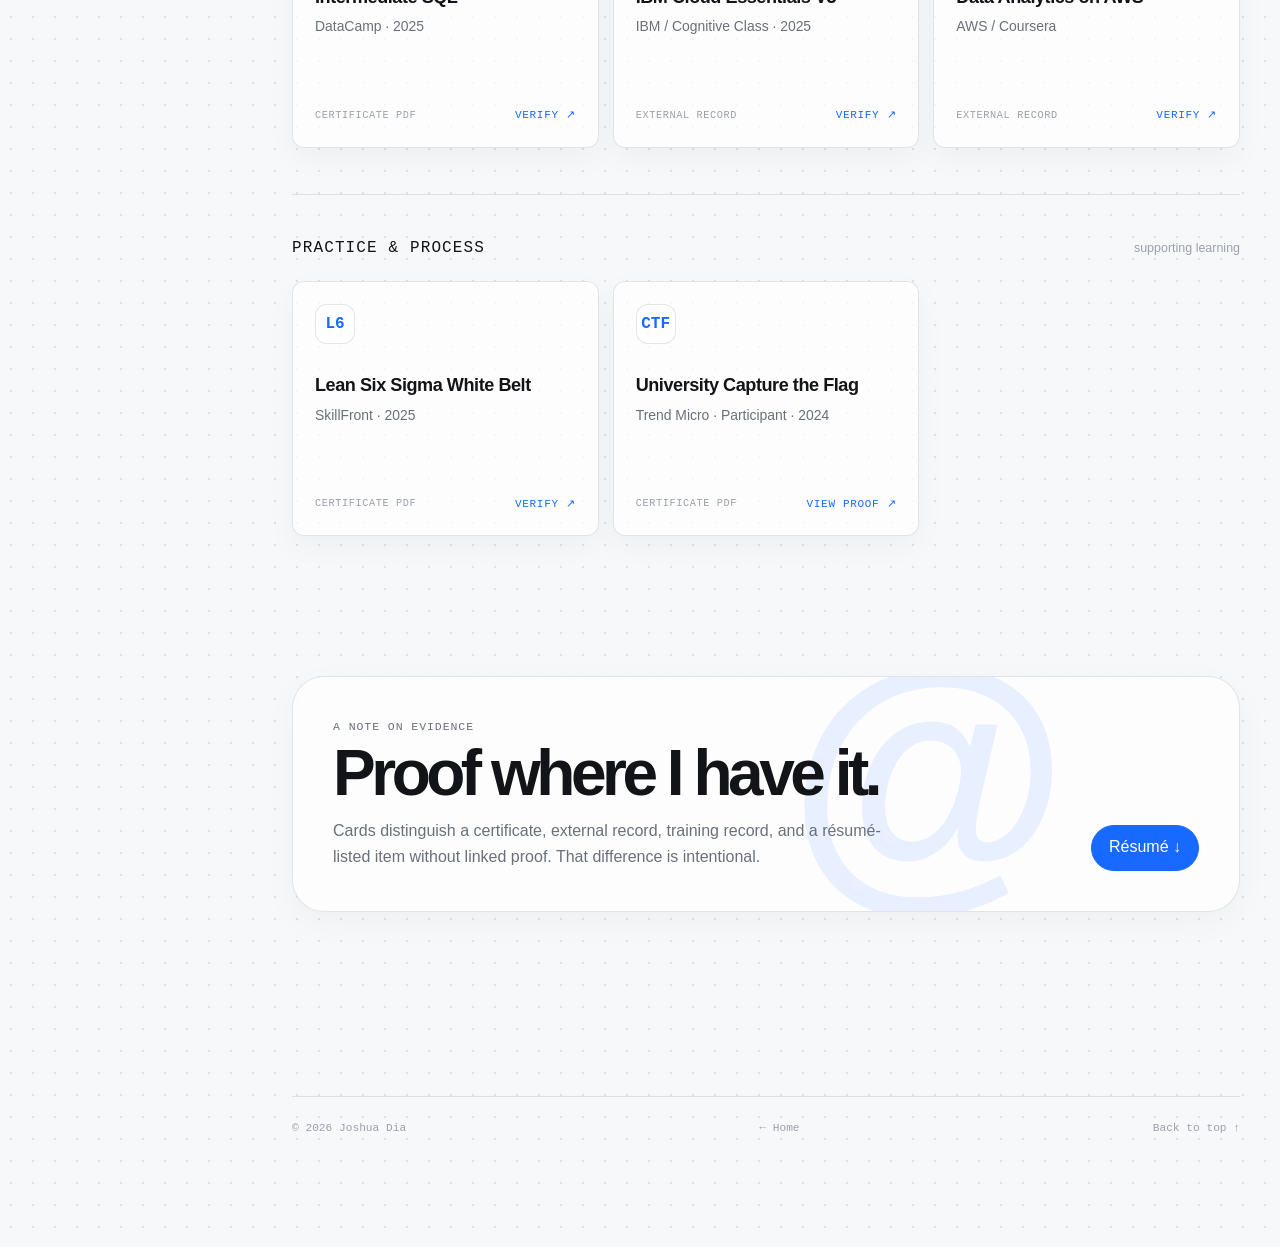
==== commit f4efc073: "Add files via upload" ====
--- a/certifications.html
+++ b/certifications.html
@@ -21,8 +21,8 @@
           document.documentElement.dataset.theme = "dark";
       } catch (e) {}
     </script>
-    <link rel="stylesheet" href="styles.css?v=20260904.3" />
-    <script src="app.js?v=20260904.3" defer></script>
+    <link rel="stylesheet" href="styles.css?v=20260905.1" />
+    <script src="app.js?v=20260905.1" defer></script>
   </head>
   <body data-page="certifications">
     <a class="skip-link" href="#content">Skip to content</a>
@@ -45,7 +45,7 @@
           <p>
             Foundational credentials and completed learning across security,
             endpoint platforms, cloud, and data. Proof is linked whenever it is
-            available.
+            available — select "View proof" or "Verify" to open it here.
           </p>
         </header>
 
@@ -113,12 +113,18 @@
               <p>CC exam passed · August 25, 2026</p>
               <footer>
                 <span class="proof-state">Exam record</span
-                ><a
-                  href="assets/certificates/isc2-passed.png"
-                  target="_blank"
-                  rel="noopener"
-                  >View proof ↗
-                </a>
+                ><button
+                  type="button"
+                  class="proof-trigger"
+                  data-open-proof
+                  data-proof-type="image"
+                  data-proof-src="assets/proofs/isc2-cc-exam-pass.png"
+                  data-proof-title="ISC2 Certified in Cybersecurity (CC)"
+                  data-proof-label="ISC2 / examination record"
+                  data-proof-note="Joshua passed the CC exam on August 25, 2026. The image below is the available supporting examination record."
+                >
+                  View proof ↗
+                </button>
               </footer>
             </article>
 
@@ -133,12 +139,17 @@
               <p>Trend Micro · Dec 2025–Dec 2027</p>
               <footer>
                 <span class="proof-state">Certificate PDF</span
-                ><a
-                  href="assets/certificates/apex-one-certified-professional.pdf"
-                  target="_blank"
-                  rel="noopener"
-                  >Verify ↗
-                </a>
+                ><button
+                  type="button"
+                  class="proof-trigger"
+                  data-open-proof
+                  data-proof-type="pdf"
+                  data-proof-src="assets/certificates/apex-one-certified-professional.pdf"
+                  data-proof-title="Apex One Certified Professional"
+                  data-proof-label="Trend Micro / certificate"
+                >
+                  Verify ↗
+                </button>
               </footer>
             </article>
 
@@ -153,12 +164,17 @@
               <p>Trend Micro · March 2026</p>
               <footer>
                 <span class="proof-state">Achievement PDF</span
-                ><a
-                  href="assets/certificates/vision-one-platform-foundation.pdf"
-                  target="_blank"
-                  rel="noopener"
-                  >Verify ↗</a
-                >
+                ><button
+                  type="button"
+                  class="proof-trigger"
+                  data-open-proof
+                  data-proof-type="pdf"
+                  data-proof-src="assets/certificates/vision-one-platform-foundation.pdf"
+                  data-proof-title="Vision One Platform Foundation"
+                  data-proof-label="Trend Micro / achievement"
+                >
+                  Verify ↗
+                </button>
               </footer>
             </article>
 
@@ -173,12 +189,17 @@
               <p>Trend Micro · February 2026</p>
               <footer>
                 <span class="proof-state">Training record</span
-                ><a
-                  href="assets/certificates/apex-central-training-record.pdf"
-                  target="_blank"
-                  rel="noopener"
-                  >View record ↗</a
-                >
+                ><button
+                  type="button"
+                  class="proof-trigger"
+                  data-open-proof
+                  data-proof-type="pdf"
+                  data-proof-src="assets/certificates/apex-central-training-record.pdf"
+                  data-proof-title="Apex Central Certified Master"
+                  data-proof-label="Trend Micro / training record"
+                >
+                  View record ↗
+                </button>
               </footer>
             </article>
 
@@ -192,8 +213,18 @@
               <h3>Fundamentals of Malware Analysis</h3>
               <p>Trend Micro · December 2025</p>
               <footer>
-                <span class="proof-state">Résumé-listed</span
-                ><span class="proof-state">Proof not linked</span>
+                <span class="proof-state">Certificate image</span
+                ><button
+                  type="button"
+                  class="proof-trigger"
+                  data-open-proof
+                  data-proof-type="image"
+                  data-proof-src="assets/proofs/Fundamentals-of-Malware-Analysis.jpg"
+                  data-proof-title="Fundamentals of Malware Analysis"
+                  data-proof-label="Trend Micro / certificate"
+                >
+                  View proof ↗
+                </button>
               </footer>
             </article>
 
@@ -208,12 +239,17 @@
               <p>Cisco Networking Academy · 2026</p>
               <footer>
                 <span class="proof-state">Certificate PDF</span
-                ><a
-                  href="assets/certificates/endpoint-security-cisco.pdf"
-                  target="_blank"
-                  rel="noopener"
-                  >Verify ↗</a
-                >
+                ><button
+                  type="button"
+                  class="proof-trigger"
+                  data-open-proof
+                  data-proof-type="pdf"
+                  data-proof-src="assets/certificates/endpoint-security-cisco.pdf"
+                  data-proof-title="Endpoint Security"
+                  data-proof-label="Cisco Networking Academy / certificate"
+                >
+                  Verify ↗
+                </button>
               </footer>
             </article>
 
@@ -228,12 +264,17 @@
               <p>SkillFront · 2025</p>
               <footer>
                 <span class="proof-state">Certificate PDF</span
-                ><a
-                  href="assets/certificates/iso-27001-associate-skillfront.pdf"
-                  target="_blank"
-                  rel="noopener"
-                  >Verify ↗</a
-                >
+                ><button
+                  type="button"
+                  class="proof-trigger"
+                  data-open-proof
+                  data-proof-type="pdf"
+                  data-proof-src="assets/certificates/iso-27001-associate-skillfront.pdf"
+                  data-proof-title="ISO/IEC 27001:2022 Associate"
+                  data-proof-label="SkillFront / certificate"
+                >
+                  Verify ↗
+                </button>
               </footer>
             </article>
 
@@ -248,12 +289,17 @@
               <p>arcX · 2026</p>
               <footer>
                 <span class="proof-state">Certificate PDF</span
-                ><a
-                  href="assets/certificates/threat-intelligence-analyst-foundation.pdf"
-                  target="_blank"
-                  rel="noopener"
-                  >View proof ↗</a
-                >
+                ><button
+                  type="button"
+                  class="proof-trigger"
+                  data-open-proof
+                  data-proof-type="pdf"
+                  data-proof-src="assets/certificates/threat-intelligence-analyst-foundation.pdf"
+                  data-proof-title="Threat Intelligence Analyst Foundation"
+                  data-proof-label="arcX / certificate"
+                >
+                  View proof ↗
+                </button>
               </footer>
             </article>
           </div>
@@ -280,12 +326,17 @@
               <p>DataCamp · 2025</p>
               <footer>
                 <span class="proof-state">Certificate PDF</span
-                ><a
-                  href="assets/certificates/intermediate-sql-datacamp.pdf"
-                  target="_blank"
-                  rel="noopener"
-                  >Verify ↗</a
-                >
+                ><button
+                  type="button"
+                  class="proof-trigger"
+                  data-open-proof
+                  data-proof-type="pdf"
+                  data-proof-src="assets/certificates/intermediate-sql-datacamp.pdf"
+                  data-proof-title="Intermediate SQL"
+                  data-proof-label="DataCamp / certificate"
+                >
+                  Verify ↗
+                </button>
               </footer>
             </article>
 
@@ -352,12 +403,17 @@
               <p>SkillFront · 2025</p>
               <footer>
                 <span class="proof-state">Certificate PDF</span
-                ><a
-                  href="assets/certificates/lean-six-sigma-white-belt.pdf"
-                  target="_blank"
-                  rel="noopener"
-                  >Verify ↗</a
-                >
+                ><button
+                  type="button"
+                  class="proof-trigger"
+                  data-open-proof
+                  data-proof-type="pdf"
+                  data-proof-src="assets/certificates/lean-six-sigma-white-belt.pdf"
+                  data-proof-title="Lean Six Sigma White Belt"
+                  data-proof-label="SkillFront / certificate"
+                >
+                  Verify ↗
+                </button>
               </footer>
             </article>
 
@@ -372,12 +428,17 @@
               <p>Trend Micro · Participant · 2024</p>
               <footer>
                 <span class="proof-state">Certificate PDF</span
-                ><a
-                  href="assets/certificates/trend-micro-university-ctf.pdf"
-                  target="_blank"
-                  rel="noopener"
-                  >View proof ↗</a
-                >
+                ><button
+                  type="button"
+                  class="proof-trigger"
+                  data-open-proof
+                  data-proof-type="pdf"
+                  data-proof-src="assets/certificates/trend-micro-university-ctf.pdf"
+                  data-proof-title="University Capture the Flag"
+                  data-proof-label="Trend Micro / certificate"
+                >
+                  View proof ↗
+                </button>
               </footer>
             </article>
           </div>
@@ -417,7 +478,7 @@
     <dialog id="proof-dialog" aria-labelledby="proof-title">
       <div class="dialog-body">
         <div class="dialog-top">
-          <p class="small-label">ISC2 / examination record</p>
+          <p class="small-label" data-proof-label>Proof</p>
           <button
             class="dialog-close"
             type="button"
@@ -427,20 +488,11 @@
             ×
           </button>
         </div>
-        <h2 class="dialog-heading" id="proof-title">
-          Certified in Cybersecurity (CC)
+        <h2 class="dialog-heading" id="proof-title" data-proof-title>
+          Certificate
         </h2>
-        <p class="dialog-copy">
-          Joshua passed the CC exam on August 25, 2026. The image below is the
-          available supporting examination record.
-        </p>
-        <img
-          class="proof-image"
-          src="assets/proofs/isc2-cc-exam-pass.png"
-          alt="ISC2 course and exam record showing CC Exam passed on August 25, 2026"
-          width="1029"
-          height="297"
-        />
+        <p class="dialog-copy" data-proof-copy hidden></p>
+        <div class="proof-body" data-proof-body></div>
       </div>
     </dialog>
   </body>
--- a/styles.css
+++ b/styles.css
@@ -462,11 +462,11 @@
   min-height: 450px;
   object-fit: cover;
   object-position: 50% 28%;
-  filter: grayscale(0) contrast(1.02) saturate(1.04);
+  filter: contrast(1.05) saturate(.82);
   transition: filter 500ms ease, transform 750ms var(--ease);
 }
 
-.portrait-stage:hover img { filter: grayscale(.9) contrast(1.05) saturate(.82); transform: scale(1.025); }
+.portrait-stage:hover img { filter: grayscale(0) contrast(1.02) saturate(1.04); transform: scale(1.025); }
 
 .portrait-badge {
   position: absolute;
@@ -1060,6 +1060,10 @@
 .cert-card footer button { padding: 0; border: 0; background: none; color: var(--accent); cursor: pointer; font-family: ui-monospace, SFMono-Regular, Menlo, monospace; font-size: .69rem; text-transform: uppercase; letter-spacing: .06em; }
 .proof-state { color: var(--faint); font-family: ui-monospace, SFMono-Regular, Menlo, monospace; font-size: .64rem; text-transform: uppercase; letter-spacing: .06em; }
 
+.proof-trigger { transition: color 180ms ease, transform 220ms var(--ease); }
+.proof-trigger:hover { color: var(--ink); transform: translateY(-1px); }
+.cert-card.featured .proof-trigger:hover { color: white; }
+
 .cert-card.featured {
   grid-column: span 2;
   min-height: 300px;
@@ -1411,8 +1415,8 @@
 .quote-placeholder .card-actions { justify-content: center; }
 
 dialog {
-  width: min(720px, calc(100vw - 32px));
-  max-height: min(760px, calc(100vh - 32px));
+  width: min(760px, calc(100vw - 32px));
+  max-height: min(800px, calc(100vh - 32px));
   padding: 0;
   border: 1px solid var(--line-strong);
   border-radius: 26px;
@@ -1429,7 +1433,7 @@
 @keyframes dialog-in { from { opacity: 0; transform: translateY(24px) scale(.96); } }
 @keyframes backdrop-in { from { opacity: 0; } }
 
-.dialog-body { max-height: min(760px, calc(100vh - 32px)); overflow: auto; padding: 30px; }
+.dialog-body { max-height: min(800px, calc(100vh - 32px)); overflow: auto; padding: 30px; }
 .dialog-top { display: flex; justify-content: space-between; gap: 18px; align-items: center; margin-bottom: 27px; }
 .dialog-close {
   display: grid;
@@ -1446,12 +1450,34 @@
 .dialog-heading { font-size: clamp(1.8rem, 5vw, 3.1rem); }
 .dialog-copy { color: var(--muted); }
 
+.proof-body { margin-top: 22px; }
+
 .proof-image {
-  margin-top: 22px;
+  width: 100%;
   border: 1px solid var(--line);
   border-radius: 15px;
   background: white;
 }
+
+.proof-frame {
+  width: 100%;
+  height: min(70vh, 620px);
+  border: 1px solid var(--line);
+  border-radius: 15px;
+  background: white;
+}
+
+.proof-fallback {
+  display: inline-flex;
+  margin-top: 14px;
+  color: var(--accent);
+  font-family: ui-monospace, SFMono-Regular, Menlo, monospace;
+  font-size: .74rem;
+  text-transform: uppercase;
+  letter-spacing: .06em;
+}
+
+.proof-fallback:hover { text-decoration: underline; }
 
 .toast {
   position: fixed;
@@ -1601,6 +1627,7 @@
   .timeline-card header { display: grid; gap: 8px; }
   .timeline-date { text-align: left; }
   .dialog-body { padding: 22px 18px; }
+  .proof-frame { height: min(56vh, 460px); }
   .directory-heading { display: grid; gap: 5px; }
   .resource-card { grid-template-columns: 42px 1fr auto; gap: 11px; }
   .resource-card p { display: none; }
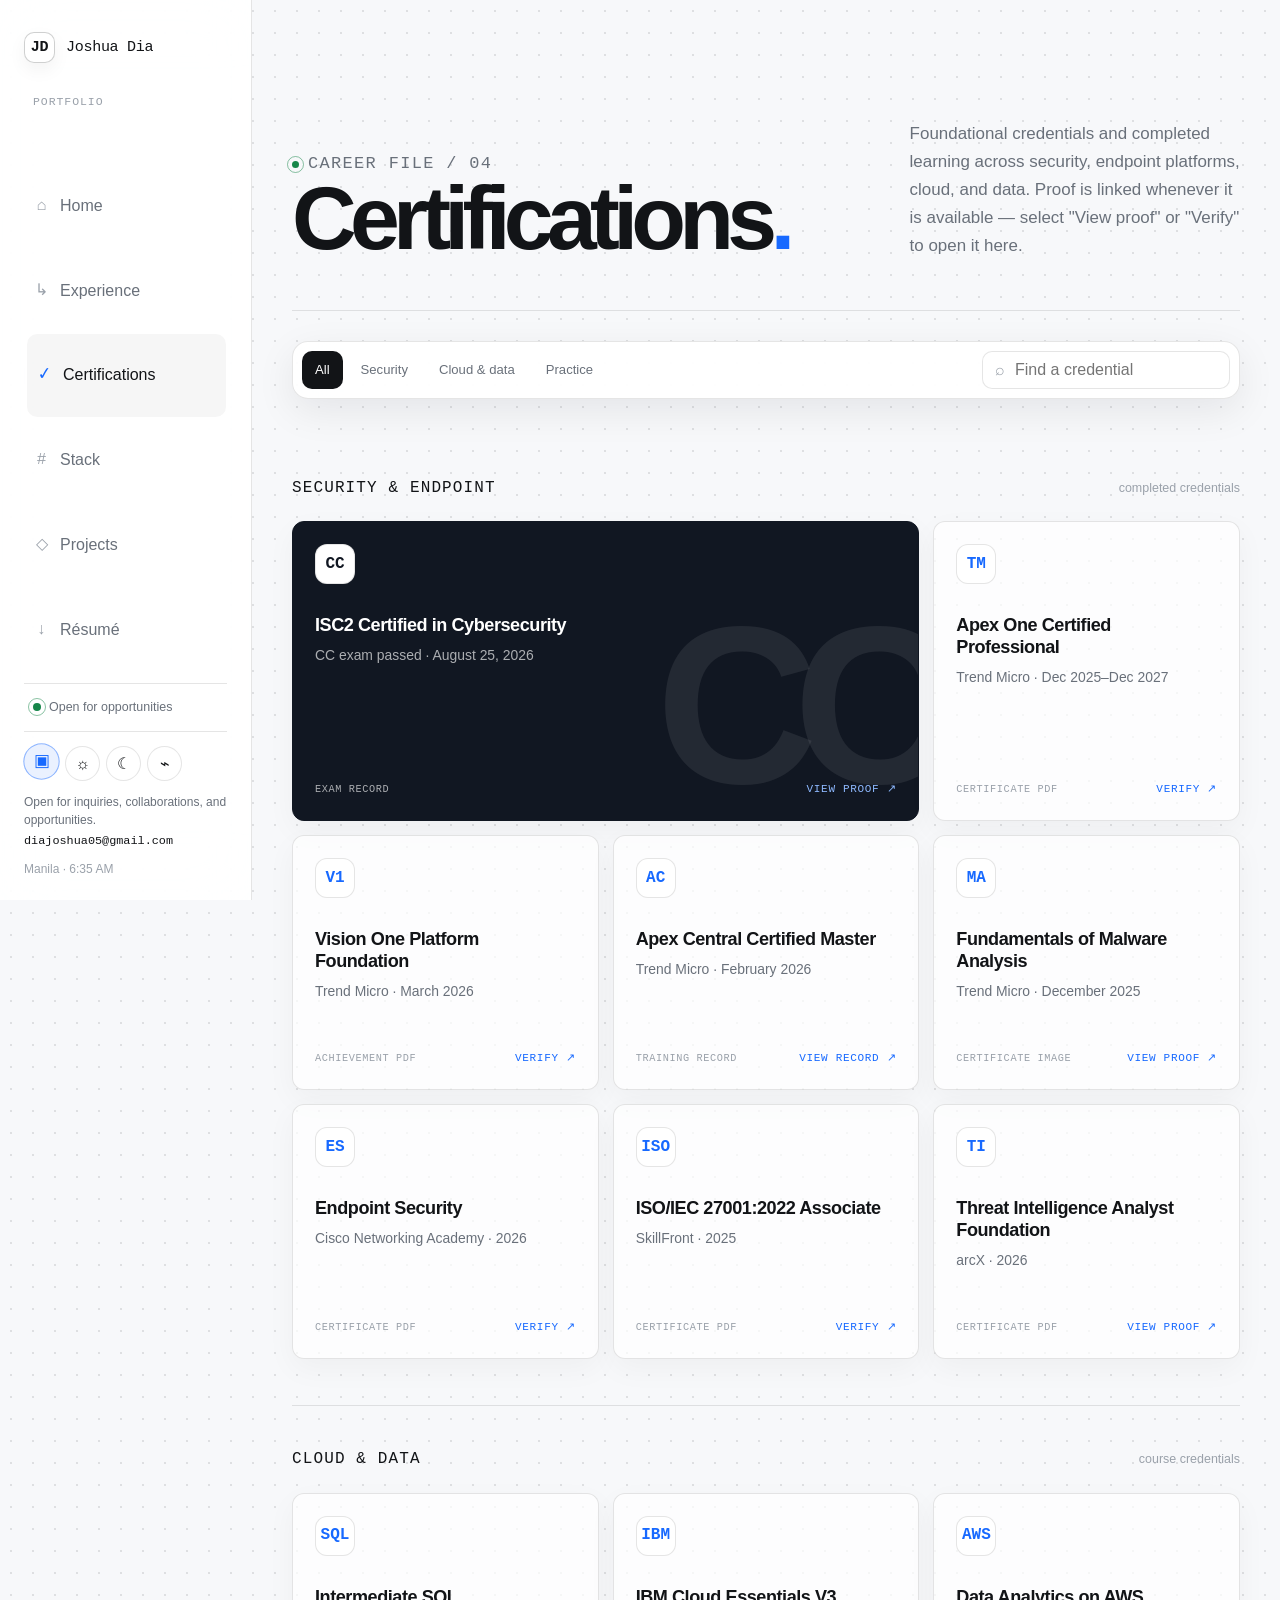
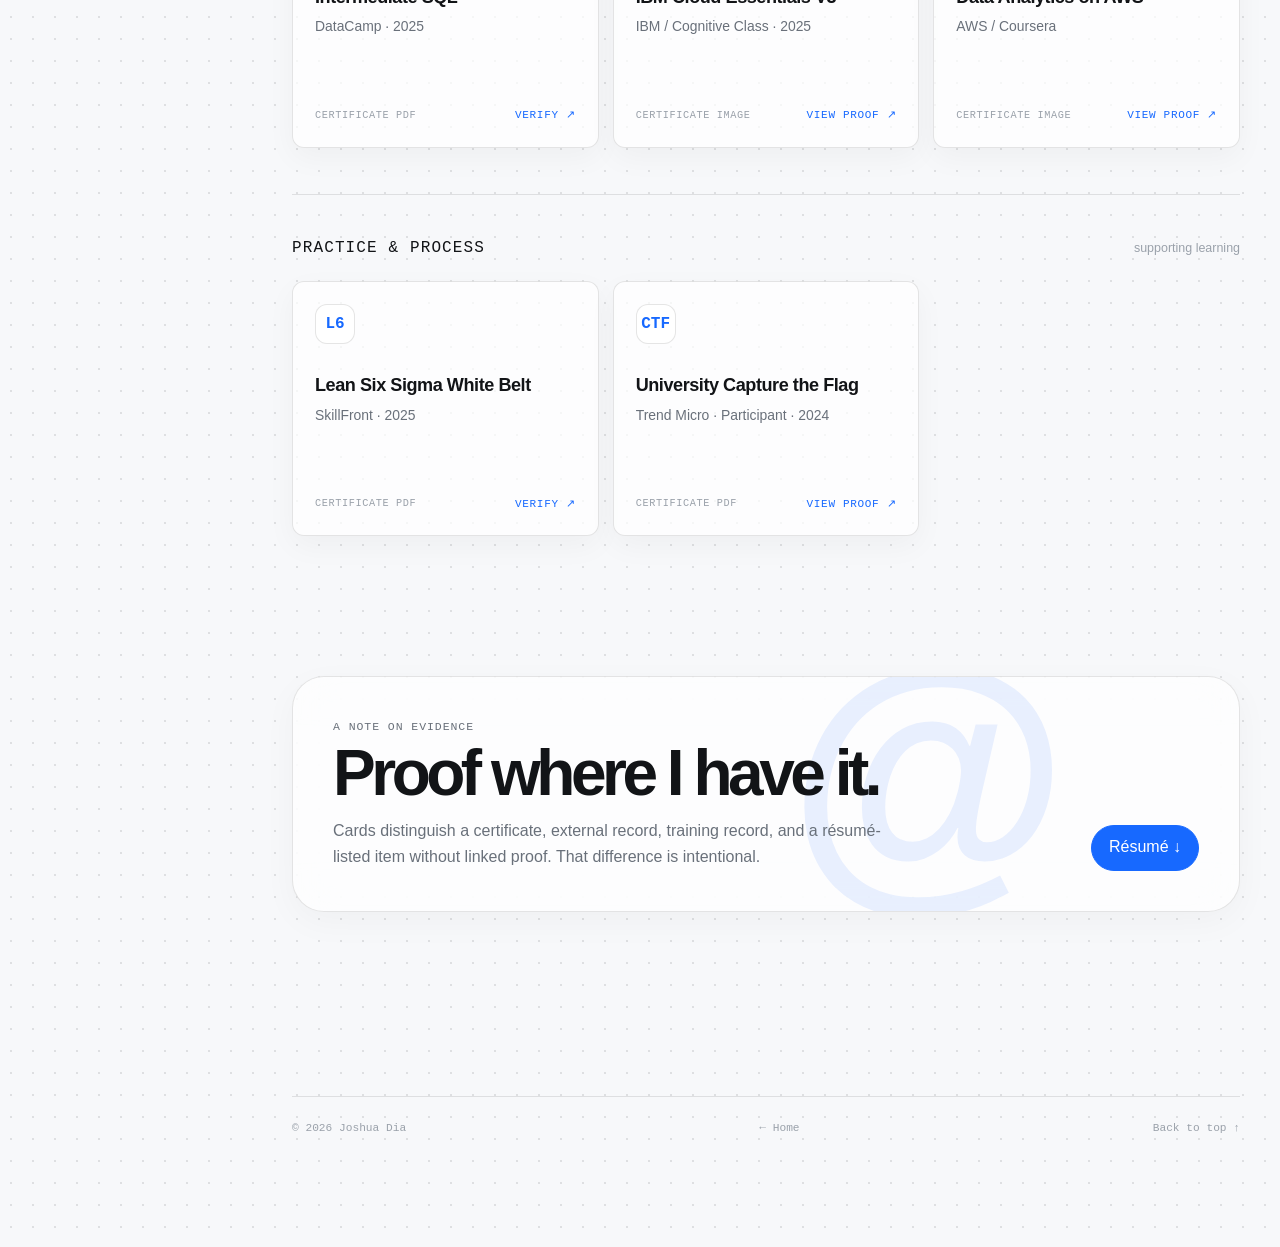
==== commit 35e39b7f: "Add files via upload" ====
--- a/certifications.html
+++ b/certifications.html
@@ -21,8 +21,8 @@
           document.documentElement.dataset.theme = "dark";
       } catch (e) {}
     </script>
-    <link rel="stylesheet" href="styles.css?v=20260905.1" />
-    <script src="app.js?v=20260905.1" defer></script>
+    <link rel="stylesheet" href="styles.css?v=20260905.2" />
+    <script src="app.js?v=20260905.2" defer></script>
   </head>
   <body data-page="certifications">
     <a class="skip-link" href="#content">Skip to content</a>
@@ -350,13 +350,19 @@
               <h3>IBM Cloud Essentials V3</h3>
               <p>IBM / Cognitive Class · 2025</p>
               <footer>
-                <span class="proof-state">External record</span
-                ><a
-                  href="https://courses.cognitiveclass.ai/certificates/8cbb07f6b1794ca5b2fe99677e1b2f5f"
-                  target="_blank"
-                  rel="noopener"
-                  >Verify ↗</a
-                >
+                <span class="proof-state">Certificate image</span
+                ><button
+                  type="button"
+                  class="proof-trigger"
+                  data-open-proof
+                  data-proof-type="image"
+                  data-proof-src="assets/proofs/IBM-cloud-essentials.png"
+                  data-proof-title="IBM Cloud Essentials V3"
+                  data-proof-label="IBM / Cognitive Class · certificate"
+                  data-proof-external="https://courses.cognitiveclass.ai/certificates/8cbb07f6b1794ca5b2fe99677e1b2f5f"
+                >
+                  View proof ↗
+                </button>
               </footer>
             </article>
 
@@ -370,13 +376,19 @@
               <h3>Data Analytics on AWS</h3>
               <p>AWS / Coursera</p>
               <footer>
-                <span class="proof-state">External record</span
-                ><a
-                  href="https://coursera.org/verify/SVXM97I0PYIB"
-                  target="_blank"
-                  rel="noopener"
-                  >Verify ↗</a
-                >
+                <span class="proof-state">Certificate image</span
+                ><button
+                  type="button"
+                  class="proof-trigger"
+                  data-open-proof
+                  data-proof-type="image"
+                  data-proof-src="assets/proofs/Getting-started-with-aws-data-analytics.jpeg"
+                  data-proof-title="Data Analytics on AWS"
+                  data-proof-label="AWS / Coursera · certificate"
+                  data-proof-external="https://coursera.org/verify/SVXM97I0PYIB"
+                >
+                  View proof ↗
+                </button>
               </footer>
             </article>
           </div>
--- a/styles.css
+++ b/styles.css
@@ -1478,6 +1478,25 @@
 }
 
 .proof-fallback:hover { text-decoration: underline; }
+.proof-fallback + .proof-fallback { margin-left: 16px; }
+
+.proof-error {
+  margin: 0;
+  padding: 16px 18px;
+  border: 1px dashed var(--line-strong);
+  border-radius: 14px;
+  background: var(--soft);
+  color: var(--muted);
+  font-size: .88rem;
+}
+
+.proof-error code {
+  padding: 2px 5px;
+  border-radius: 6px;
+  background: var(--paper-solid);
+  font-family: ui-monospace, SFMono-Regular, Menlo, monospace;
+  font-size: .8em;
+}
 
 .toast {
   position: fixed;
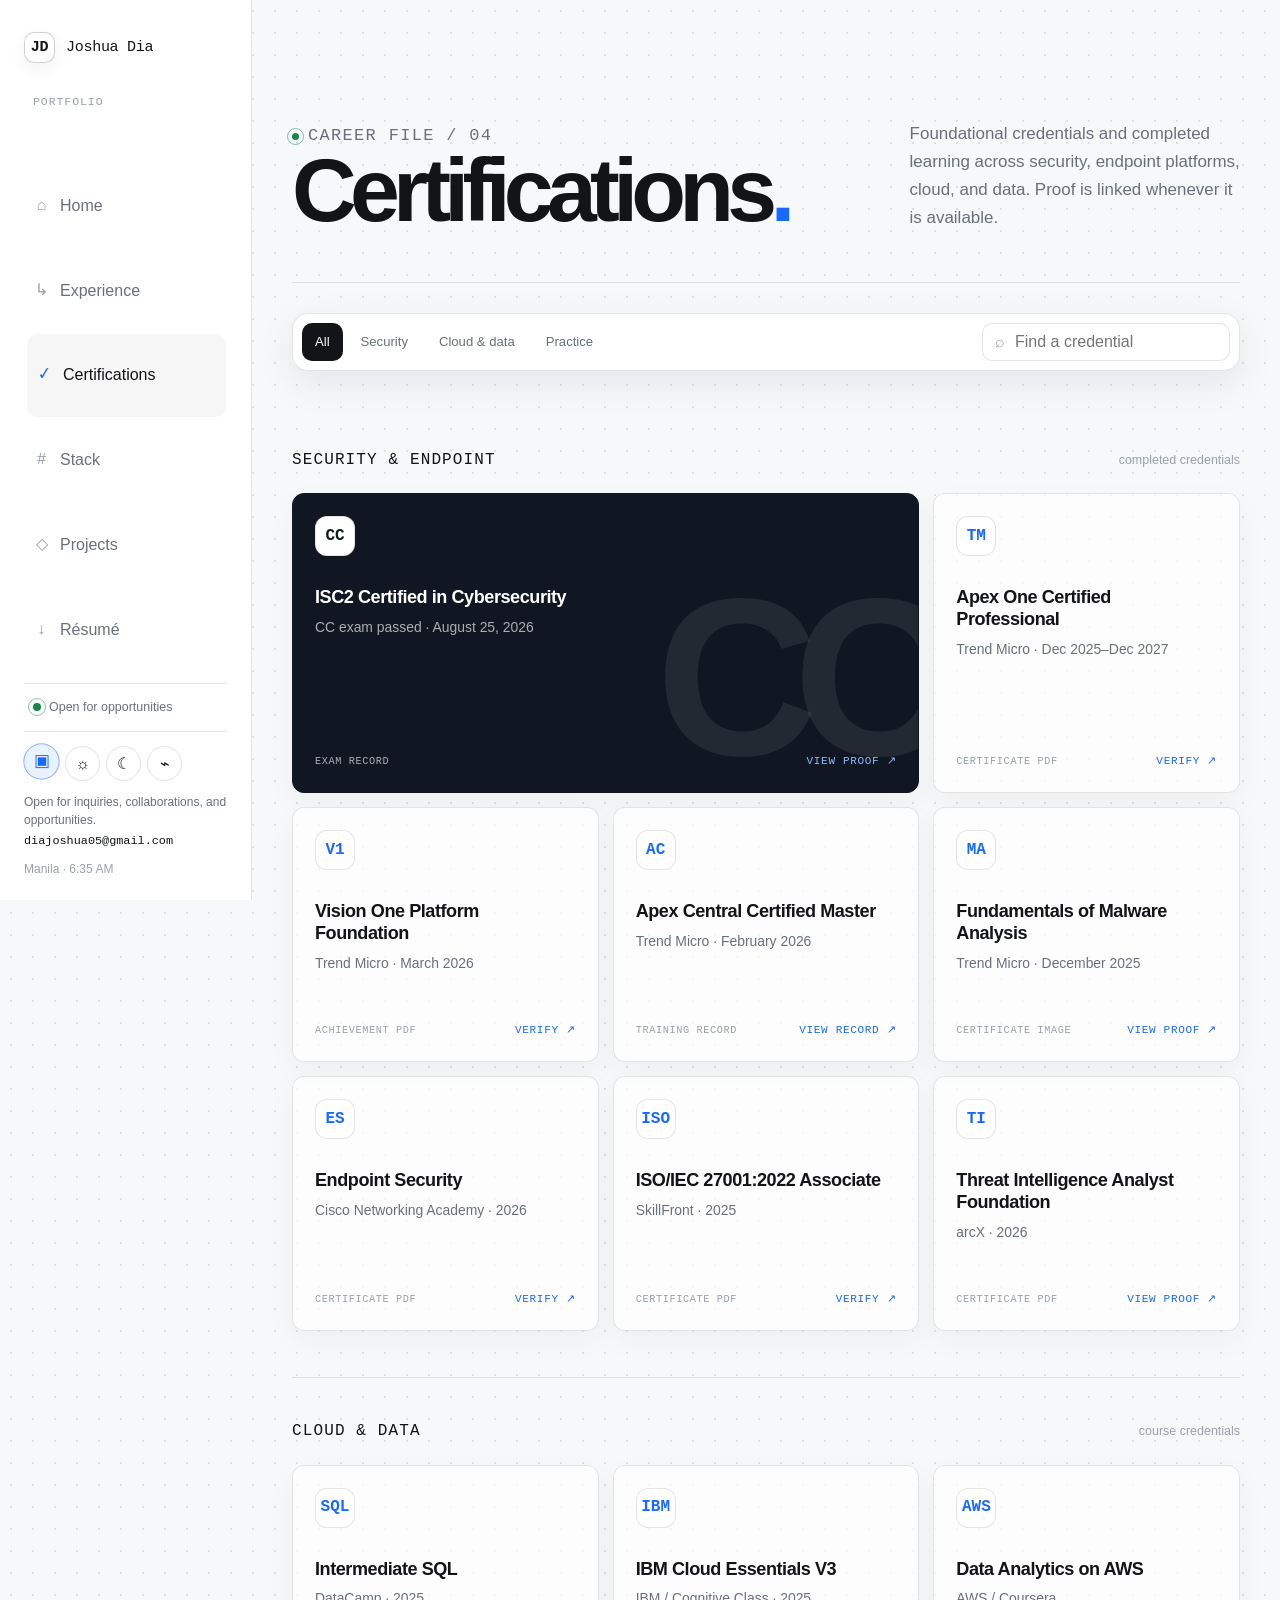
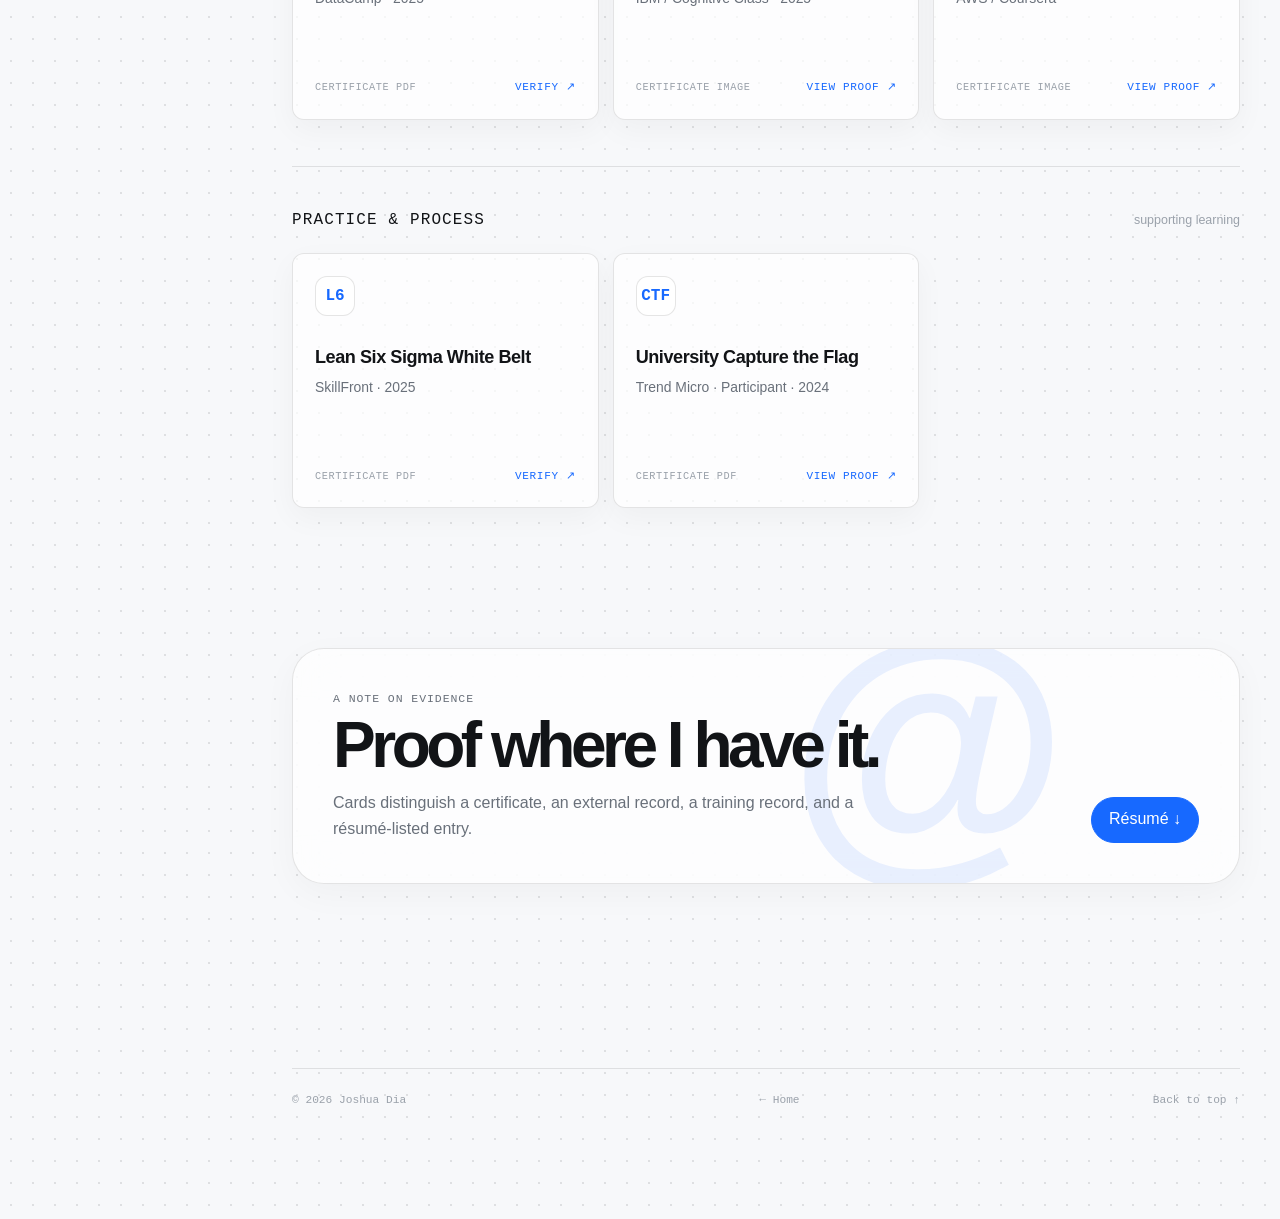
==== commit e5b9677f: "Refine text in certifications.html for clarity Updated text for clarity and conciseness in certifica" ====
--- a/certifications.html
+++ b/certifications.html
@@ -45,7 +45,7 @@
           <p>
             Foundational credentials and completed learning across security,
             endpoint platforms, cloud, and data. Proof is linked whenever it is
-            available — select "View proof" or "Verify" to open it here.
+            available.
           </p>
         </header>
 
@@ -466,9 +466,7 @@
               <p class="small-label">A note on evidence</p>
               <h2 id="credential-note">Proof where I have it.</h2>
               <p>
-                Cards distinguish a certificate, external record, training
-                record, and a résumé-listed item without linked proof. That
-                difference is intentional.
+                Cards distinguish a certificate, an external record, a training record, and a résumé-listed entry.
               </p>
             </div>
             <a
--- a/styles.css
+++ b/styles.css
@@ -1076,6 +1076,8 @@
 .cert-card.featured::after {
   content: "CC";
   position: absolute;
+  z-index: 0;
+  pointer-events: none;
   right: -12px;
   bottom: -70px;
   color: rgba(255,255,255,.08);
